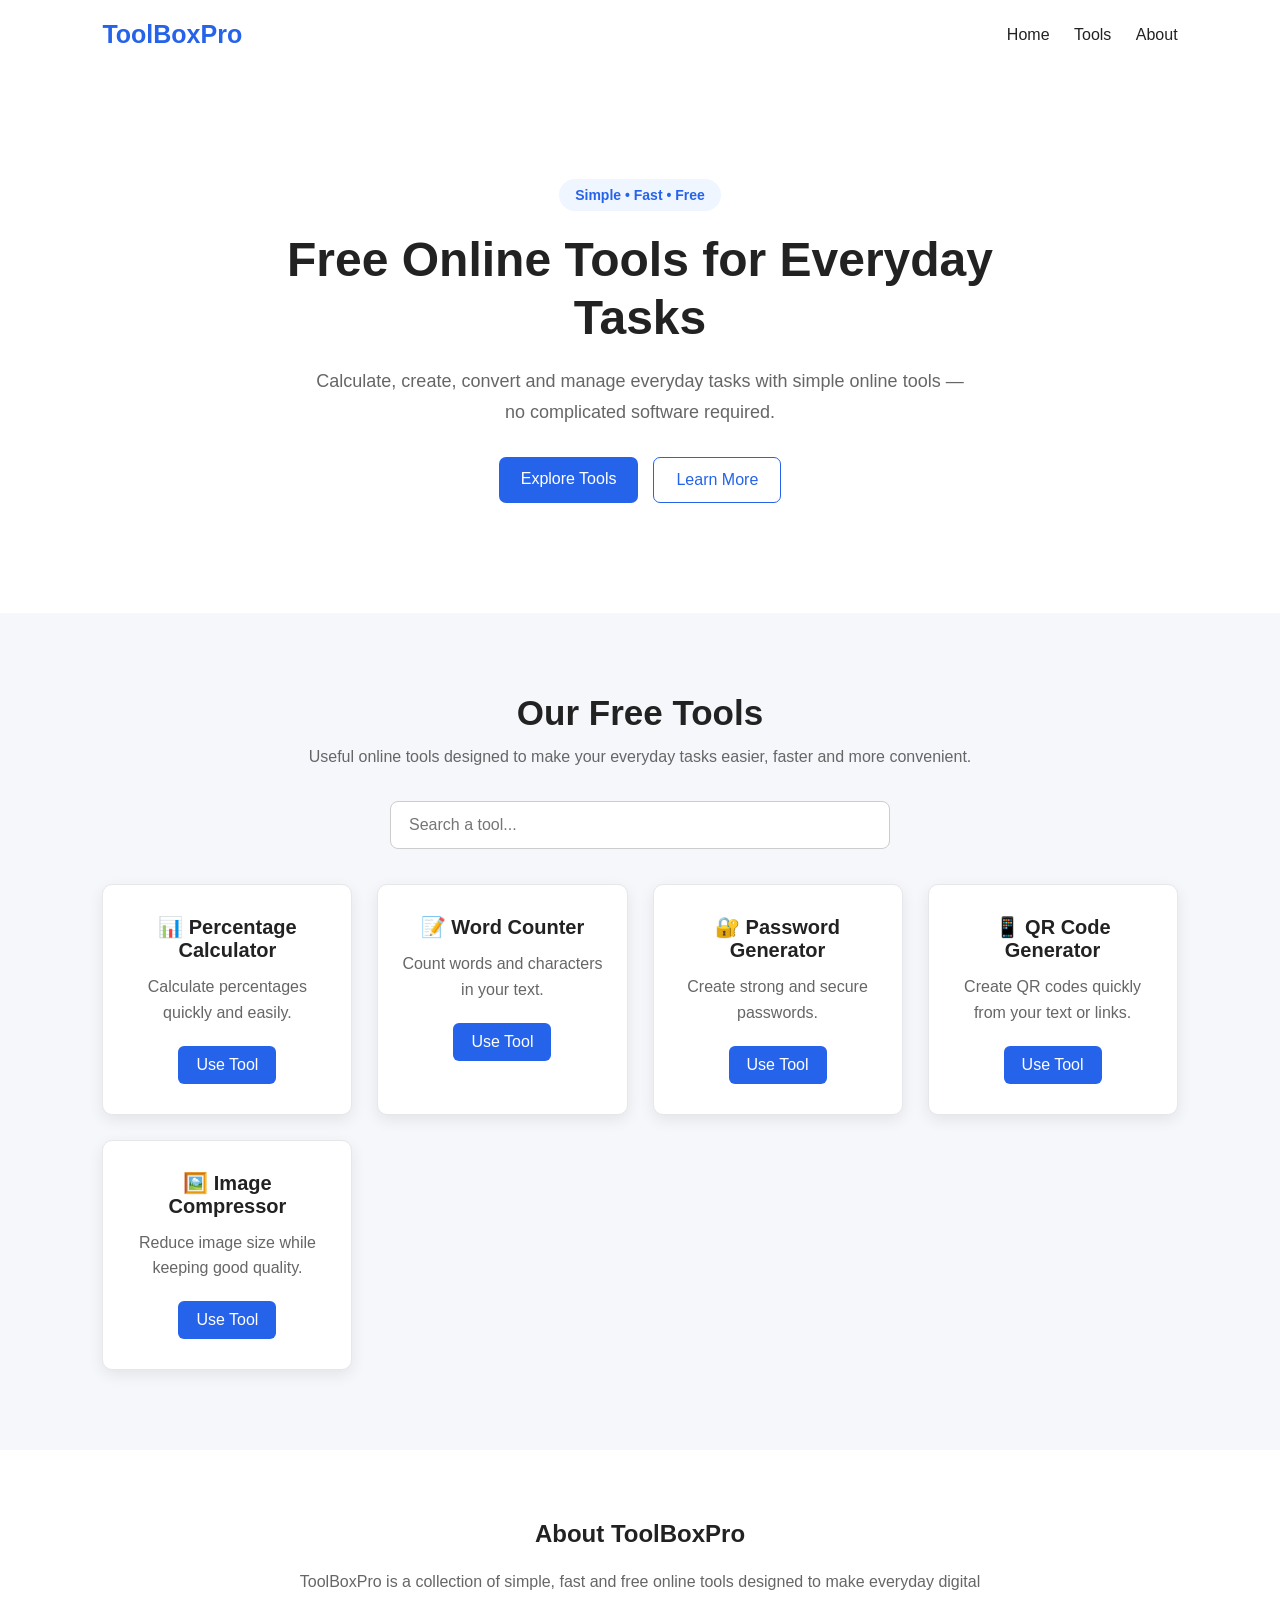
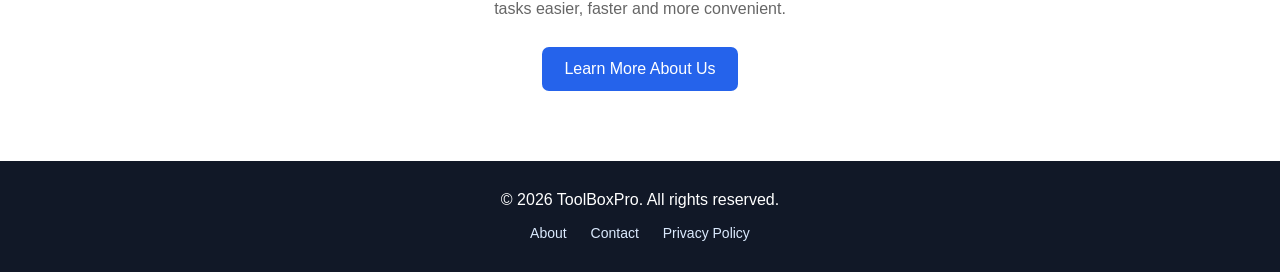
==== index.html @ 93ff9294 "Initial ToolBoxPro website" ====
<!DOCTYPE html>
<html lang="en">

<head>
    <meta charset="UTF-8">

    <meta name="viewport" content="width=device-width, initial-scale=1.0">

    <title>ToolBoxPro - Free Online Tools</title>

    <meta
        name="description"
        content="ToolBoxPro offers free online tools including percentage calculator, word counter, password generator, QR code generator and image compressor."
    >

    <meta
        name="keywords"
        content="free online tools, percentage calculator, word counter, password generator, QR code generator, image compressor"
    >

    <meta name="author" content="ToolBoxPro">

    <link rel="stylesheet" href="style.css">
</head>

<body>

    <!-- Header -->
    <header>

        <div class="logo">
            ToolBoxPro
        </div>

        <nav>
            <a href="#home">Home</a>
            <a href="#tools">Tools</a>
            <a href="#about">About</a>
        </nav>

    </header>


    <main>

        <!-- Hero Section -->
        <section id="home" class="hero">

            <div class="hero-content">

                <span class="hero-badge">
                    Simple • Fast • Free
                </span>

                <h1>
                    Free Online Tools for Everyday Tasks
                </h1>

                <p>
                    Calculate, create, convert and manage everyday tasks
                    with simple online tools — no complicated software required.
                </p>

                <div class="hero-buttons">

                    <a href="#tools" class="btn">
                        Explore Tools
                    </a>

                    <a href="pages/about.html" class="btn secondary-btn">
                        Learn More
                    </a>

                </div>

            </div>

        </section>


        <!-- Tools Section -->
        <section id="tools" class="tools-section">

            <h2>
                Our Free Tools
            </h2>

            <p class="tools-intro">
                Useful online tools designed to make your everyday tasks
                easier, faster and more convenient.
            </p>


            <!-- Tool Search -->
            <input
                type="text"
                id="toolSearch"
                placeholder="Search a tool..."
                class="tool-search"
            >


            <div class="tools-container">

                <!-- Percentage Calculator -->
                <div class="tool-card">

                    <h3>
                        📊 Percentage Calculator
                    </h3>

                    <p>
                        Calculate percentages quickly and easily.
                    </p>

                    <a
                        href="tools/percentage.html"
                        class="tool-btn"
                    >
                        Use Tool
                    </a>

                </div>


                <!-- Word Counter -->
                <div class="tool-card">

                    <h3>
                        📝 Word Counter
                    </h3>

                    <p>
                        Count words and characters in your text.
                    </p>

                    <a
                        href="tools/counter.html"
                        class="tool-btn"
                    >
                        Use Tool
                    </a>

                </div>


                <!-- Password Generator -->
                <div class="tool-card">

                    <h3>
                        🔐 Password Generator
                    </h3>

                    <p>
                        Create strong and secure passwords.
                    </p>

                    <a
                        href="tools/password.html"
                        class="tool-btn"
                    >
                        Use Tool
                    </a>

                </div>


                <!-- QR Code Generator -->
                <div class="tool-card">

                    <h3>
                        📱 QR Code Generator
                    </h3>

                    <p>
                        Create QR codes quickly from your text or links.
                    </p>

                    <a
                        href="tools/qr.html"
                        class="tool-btn"
                    >
                        Use Tool
                    </a>

                </div>


                <!-- Image Compressor -->
                <div class="tool-card">

                    <h3>
                        🖼️ Image Compressor
                    </h3>

                    <p>
                        Reduce image size while keeping good quality.
                    </p>

                    <a
                        href="tools/compressor.html"
                        class="tool-btn"
                    >
                        Use Tool
                    </a>

                </div>

            </div>

        </section>


        <!-- About Section -->
        <section id="about" class="about">

            <h2>
                About ToolBoxPro
            </h2>

            <p>
                ToolBoxPro is a collection of simple, fast and free online
                tools designed to make everyday digital tasks easier,
                faster and more convenient.
            </p>

            <a href="pages/about.html" class="btn">
                Learn More About Us
            </a>

        </section>

    </main>


    <!-- Footer -->
    <footer>

        <p>
            © 2026 ToolBoxPro. All rights reserved.
        </p>

        <div class="footer-links">

            <a href="pages/about.html">
                About
            </a>

            <a href="pages/contact.html">
                Contact
            </a>

            <a href="pages/privacy.html">
                Privacy Policy
            </a>

        </div>

    </footer>


    <script src="script.js"></script>

</body>

</html>
---- style.css ----
* {
    margin: 0;
    padding: 0;
    box-sizing: border-box;
}

body {
    font-family: Arial, sans-serif;
    background: #f5f7fb;
    color: #222;
}

/* Header */
header {
    background: white;
    padding: 20px 8%;
    display: flex;
    justify-content: space-between;
    align-items: center;
    box-shadow: 0 2px 10px rgba(0, 0, 0, 0.08);
}

.logo {
    font-size: 25px;
    font-weight: bold;
    color: #2563eb;
}

nav a {
    text-decoration: none;
    color: #222;
    margin-left: 20px;
    transition: color 0.2s ease;
}

nav a:hover {
    color: #2563eb;
}


/* Hero */
.hero {
    background: white;
    padding: 110px 20px;
    text-align: center;
}

.hero-content {
    max-width: 800px;
    margin: auto;
}

.hero-badge {
    display: inline-block;
    padding: 8px 16px;
    margin-bottom: 20px;
    background: #eff6ff;
    color: #2563eb;
    border-radius: 20px;
    font-size: 14px;
    font-weight: bold;
}

.hero h1 {
    font-size: 48px;
    line-height: 1.2;
    margin-bottom: 20px;
}

.hero p {
    max-width: 650px;
    margin: 0 auto 30px;
    font-size: 18px;
    line-height: 1.7;
    color: #666;
}

.hero-buttons {
    display: flex;
    justify-content: center;
    gap: 15px;
    flex-wrap: wrap;
}


/* Buttons */
.btn {
    display: inline-block;
    background: #2563eb;
    color: white;
    padding: 13px 22px;
    border-radius: 7px;
    text-decoration: none;
    transition: background 0.2s ease, transform 0.2s ease;
}

.btn:hover {
    background: #1d4ed8;
    transform: translateY(-2px);
}

.secondary-btn {
    background: transparent;
    color: #2563eb;
    border: 1px solid #2563eb;
}

.secondary-btn:hover {
    background: #2563eb;
    color: white;
}


/* Tools Section */
.tools-section {
    padding: 80px 8%;
    text-align: center;
}

.tools-section h2 {
    font-size: 35px;
    margin-bottom: 15px;
}

.tools-intro {
    color: #666;
    margin-bottom: 35px;
}


/* Search */
.tool-search {
    width: 80%;
    max-width: 500px;
    padding: 14px 18px;
    margin-bottom: 35px;
    border: 1px solid #ccc;
    border-radius: 8px;
    font-size: 16px;
    outline: none;
}

.tool-search:focus {
    border-color: #2563eb;
    box-shadow: 0 0 0 3px rgba(37, 99, 235, 0.1);
}


/* Tool Cards */
.tools-container {
    display: grid;
    grid-template-columns: repeat(auto-fit, minmax(220px, 1fr));
    gap: 25px;
}

.tool-card {
    background: white;
    padding: 30px 20px;
    border-radius: 10px;
    border: 1px solid #e5e7eb;
    box-shadow: 0 5px 15px rgba(0, 0, 0, 0.08);
    transition: transform 0.25s ease, box-shadow 0.25s ease;
}

.tool-card:hover {
    transform: translateY(-6px);
    box-shadow: 0 12px 25px rgba(37, 99, 235, 0.15);
}

.tool-card h3 {
    margin-bottom: 12px;
    font-size: 20px;
}

.tool-card p {
    line-height: 1.6;
    color: #666;
    margin-bottom: 20px;
}

.tool-btn {
    display: inline-block;
    background: #2563eb;
    color: white;
    padding: 10px 18px;
    border-radius: 6px;
    text-decoration: none;
    transition: background 0.2s ease, transform 0.2s ease;
}

.tool-btn:hover {
    background: #1d4ed8;
    transform: translateY(-2px);
}


/* About Section */
.about {
    background: white;
    padding: 70px 10%;
    text-align: center;
}

.about h2 {
    margin-bottom: 20px;
}

.about p {
    max-width: 700px;
    margin: 0 auto 25px;
    line-height: 1.7;
    color: #666;
}


/* Footer */
footer {
    background: #111827;
    color: white;
    text-align: center;
    padding: 30px;
}

.footer-links {
    margin-top: 15px;
}

.footer-links a {
    color: #dbeafe;
    text-decoration: none;
    margin: 0 10px;
    font-size: 14px;
}

.footer-links a:hover {
    color: #60a5fa;
    text-decoration: underline;
}


/* Info Pages */
.info-page {
    max-width: 900px;
    margin: 50px auto;
    padding: 60px 30px;
    background: white;
    border-radius: 12px;
    box-shadow: 0 5px 20px rgba(0, 0, 0, 0.08);
}

.info-page h1 {
    font-size: 40px;
    margin-bottom: 25px;
    text-align: center;
}

.info-page h2 {
    font-size: 28px;
    margin-top: 40px;
    margin-bottom: 20px;
}

.info-page h3 {
    margin-bottom: 8px;
}

.info-page p {
    line-height: 1.8;
    color: #555;
    margin-bottom: 20px;
}

.info-list {
    display: grid;
    grid-template-columns: repeat(auto-fit, minmax(220px, 1fr));
    gap: 20px;
    margin-bottom: 35px;
}

.info-list div {
    padding: 20px;
    background: #eff6ff;
    border-radius: 10px;
    border: 1px solid #dbeafe;
}

.info-list p {
    margin-bottom: 0;
    font-size: 14px;
}


/* Individual Tool Pages */
.tool-page {
    max-width: 800px;
    margin: 50px auto;
    padding: 60px 30px;
    text-align: center;
}

.tool-header {
    margin-bottom: 35px;
}

.tool-icon {
    display: inline-block;
    font-size: 45px;
    margin-bottom: 15px;
}

.tool-header h1 {
    font-size: 40px;
    margin-bottom: 15px;
}

.tool-header p {
    color: #666;
    font-size: 17px;
}


/* Calculator */
.calculator-box {
    max-width: 500px;
    margin: auto;
    padding: 35px;
    background: white;
    border-radius: 12px;
    box-shadow: 0 8px 25px rgba(0, 0, 0, 0.08);
    text-align: left;
}

.calculator-box label {
    display: block;
    margin-bottom: 8px;
    font-weight: bold;
}

.calculator-box input {
    width: 100%;
    padding: 13px;
    margin-bottom: 20px;
    border: 1px solid #ccc;
    border-radius: 7px;
    font-size: 16px;
}

.calculator-box input:focus {
    outline: none;
    border-color: #2563eb;
}

.calculator-box button {
    width: 100%;
    padding: 14px;
    border: none;
    border-radius: 7px;
    background: #2563eb;
    color: white;
    font-size: 16px;
    cursor: pointer;
}

.calculator-box button:hover {
    background: #1d4ed8;
}

.result {
    margin-top: 25px;
    padding: 18px;
    background: #eff6ff;
    border-radius: 8px;
    text-align: center;
    font-weight: bold;
    color: #1d4ed8;
}

.back-link {
    display: inline-block;
    margin-top: 30px;
    color: #2563eb;
    text-decoration: none;
    font-weight: bold;
}

.back-link:hover {
    text-decoration: underline;
}


/* Word Counter */
.counter-box {
    max-width: 700px;
    margin: auto;
    padding: 30px;
    background: white;
    border-radius: 12px;
    box-shadow: 0 8px 25px rgba(0, 0, 0, 0.08);
}

.counter-box textarea {
    width: 100%;
    min-height: 250px;
    padding: 18px;
    border: 1px solid #ccc;
    border-radius: 8px;
    resize: vertical;
    font-size: 16px;
    font-family: Arial, sans-serif;
}

.counter-box textarea:focus {
    outline: none;
    border-color: #2563eb;
}

.counter-results {
    display: grid;
    grid-template-columns: repeat(3, 1fr);
    gap: 15px;
    margin-top: 20px;
}

.counter-item {
    padding: 20px 10px;
    background: #eff6ff;
    border-radius: 8px;
    text-align: center;
}

.counter-item span {
    display: block;
    font-size: 28px;
    font-weight: bold;
    margin-bottom: 5px;
    color: #2563eb;
}

.counter-item small {
    color: #666;
}


/* Password Generator */
.password-box {
    max-width: 550px;
    margin: auto;
    padding: 35px;
    background: white;
    border-radius: 12px;
    box-shadow: 0 8px 25px rgba(0, 0, 0, 0.08);
    text-align: left;
}

.password-box > label {
    display: block;
    margin-bottom: 8px;
    font-weight: bold;
}

.password-box > input {
    width: 100%;
    padding: 13px;
    border: 1px solid #ccc;
    border-radius: 7px;
    font-size: 16px;
    margin-bottom: 20px;
}

.password-options {
    margin-bottom: 25px;
}

.password-options label {
    display: block;
    margin-bottom: 12px;
}

.password-options input {
    margin-right: 8px;
    accent-color: #2563eb;
}

.password-box > button {
    width: 100%;
    padding: 14px;
    border: none;
    border-radius: 7px;
    background: #2563eb;
    color: white;
    font-size: 16px;
    cursor: pointer;
}

.password-box > button:hover {
    background: #1d4ed8;
}

.password-result {
    margin-top: 25px;
}

.password-result input {
    width: 100%;
    padding: 14px;
    border: 1px solid #ccc;
    border-radius: 7px;
    font-size: 16px;
    margin-bottom: 12px;
}

.copy-btn {
    width: 100%;
    padding: 12px;
    border: 1px solid #2563eb;
    border-radius: 7px;
    background: white;
    color: #2563eb;
    cursor: pointer;
    font-size: 15px;
}

.copy-btn:hover {
    background: #2563eb;
    color: white;
}


/* QR Code Generator */
.qr-box {
    max-width: 550px;
    margin: auto;
    padding: 35px;
    background: white;
    border-radius: 12px;
    box-shadow: 0 8px 25px rgba(0, 0, 0, 0.08);
    text-align: left;
}

.qr-box label {
    display: block;
    margin-bottom: 8px;
    font-weight: bold;
}

.qr-box input {
    width: 100%;
    padding: 14px;
    margin-bottom: 20px;
    border: 1px solid #ccc;
    border-radius: 7px;
    font-size: 16px;
}

.qr-box input:focus {
    outline: none;
    border-color: #2563eb;
}

.qr-box > button {
    width: 100%;
    padding: 14px;
    border: none;
    border-radius: 7px;
    background: #2563eb;
    color: white;
    font-size: 16px;
    cursor: pointer;
}

.qr-box > button:hover {
    background: #1d4ed8;
}

.qr-result {
    min-height: 220px;
    margin-top: 30px;
    display: flex;
    justify-content: center;
    align-items: center;
}

.qr-result img {
    max-width: 220px;
}


/* Image Compressor */
.compressor-box {
    max-width: 600px;
    margin: auto;
    padding: 35px;
    background: white;
    border-radius: 12px;
    box-shadow: 0 8px 25px rgba(0, 0, 0, 0.08);
    text-align: left;
}

.compressor-box > label {
    display: block;
    margin-bottom: 10px;
    font-weight: bold;
}

.compressor-box input[type="file"] {
    width: 100%;
    padding: 12px;
    margin-bottom: 25px;
    border: 1px solid #ccc;
    border-radius: 7px;
}

.quality-row {
    display: flex;
    align-items: center;
    gap: 15px;
    margin-bottom: 25px;
}

.quality-row input[type="range"] {
    flex: 1;
    accent-color: #2563eb;
}

#qualityValue {
    min-width: 45px;
    font-weight: bold;
    color: #2563eb;
}

.compressor-box > button {
    width: 100%;
    padding: 14px;
    border: none;
    border-radius: 7px;
    background: #2563eb;
    color: white;
    font-size: 16px;
    cursor: pointer;
}

.compressor-box > button:hover {
    background: #1d4ed8;
}

.compress-result {
    margin-top: 25px;
}

.compression-result {
    padding: 20px;
    background: #eff6ff;
    border-radius: 8px;
}

.compression-result p {
    margin-bottom: 10px;
}

.download-btn {
    display: inline-block;
    margin-top: 15px;
    padding: 12px 18px;
    background: #2563eb;
    color: white;
    text-decoration: none;
    border-radius: 7px;
}

.download-btn:hover {
    background: #1d4ed8;
}


/* Mobile */
@media (max-width: 600px) {

    header {
        padding: 15px 5%;
        flex-direction: column;
        gap: 15px;
    }

    nav a {
        margin: 0 8px;
        font-size: 14px;
    }

    .hero {
        padding: 70px 20px;
    }

    .hero h1 {
        font-size: 34px;
    }

    .hero p {
        font-size: 16px;
    }

    .hero-buttons {
        flex-direction: column;
        align-items: center;
    }

    .hero-buttons .btn {
        width: 200px;
    }

    .tools-section {
        padding: 50px 5%;
    }

    .tools-section h2,
    .about h2 {
        font-size: 27px;
    }

    .tool-card {
        padding: 25px 15px;
    }

    .about {
        padding: 50px 8%;
    }

    .info-page {
        margin: 30px 5%;
        padding: 40px 20px;
    }

    .info-page h1 {
        font-size: 30px;
    }

    .info-page h2 {
        font-size: 24px;
    }

    .tool-page {
        padding: 40px 20px;
        margin: 20px auto;
    }

    .tool-header h1 {
        font-size: 30px;
    }

    .calculator-box {
        padding: 25px 20px;
    }

    .counter-results {
        grid-template-columns: 1fr;
    }

    .counter-box {
        padding: 20px;
    }

    .password-box {
        padding: 25px 20px;
    }

    .compressor-box {
        padding: 25px 20px;
    }
}
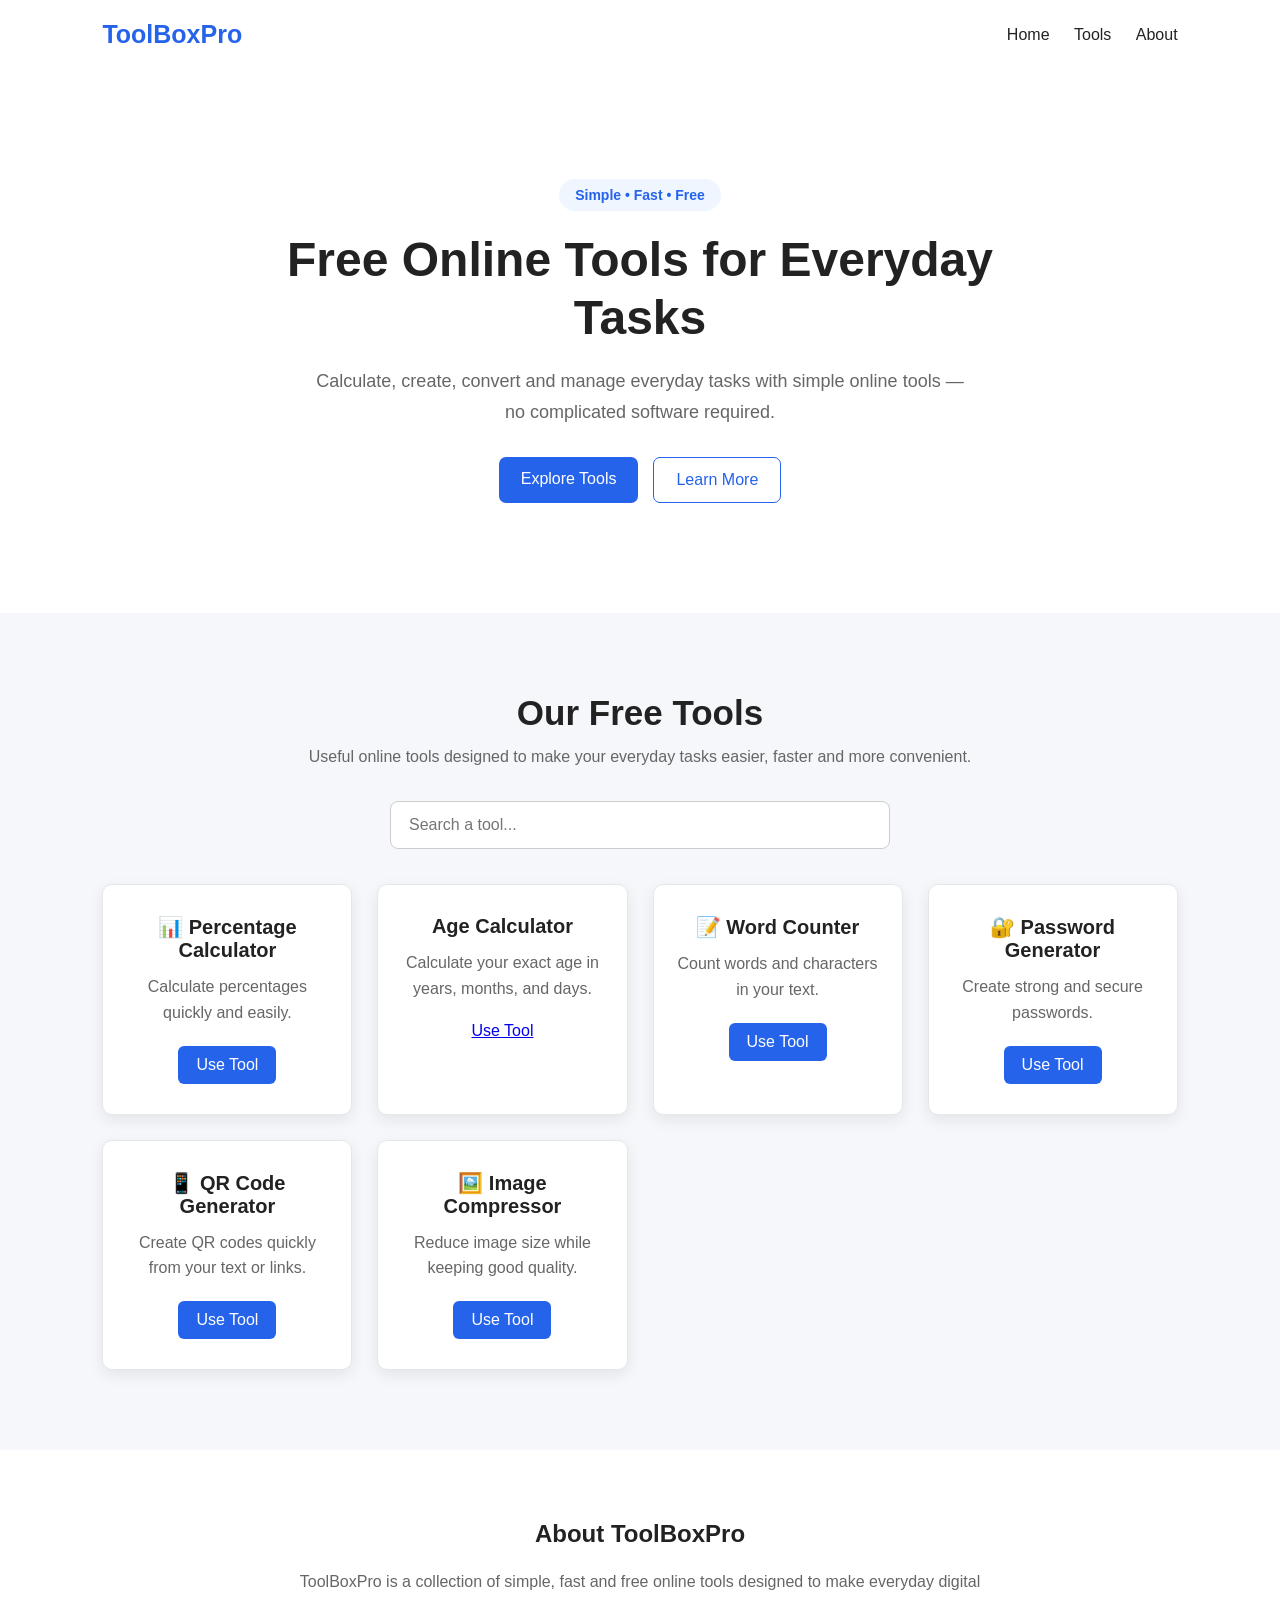
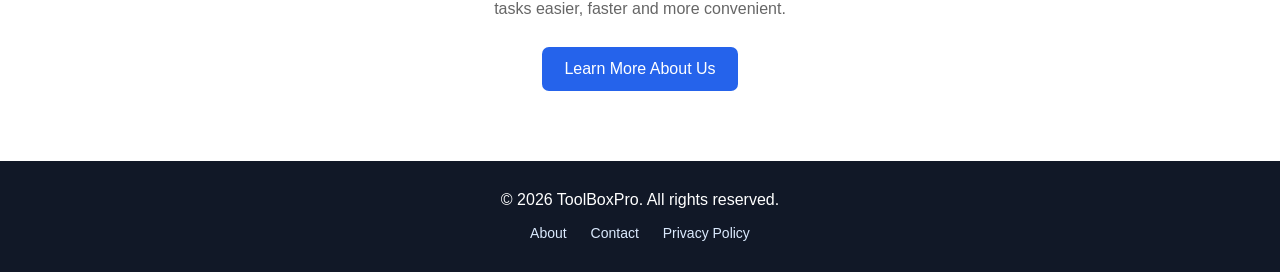
==== commit 452d0618: "Add age calculator" ====
--- a/index.html
+++ b/index.html
@@ -121,7 +121,11 @@
                     </a>
 
                 </div>
-
+<div class="tool-card">
+    <h3>Age Calculator</h3>
+    <p>Calculate your exact age in years, months, and days.</p>
+    <a href="tools/age.html">Use Tool</a>
+</div>
 
                 <!-- Word Counter -->
                 <div class="tool-card">
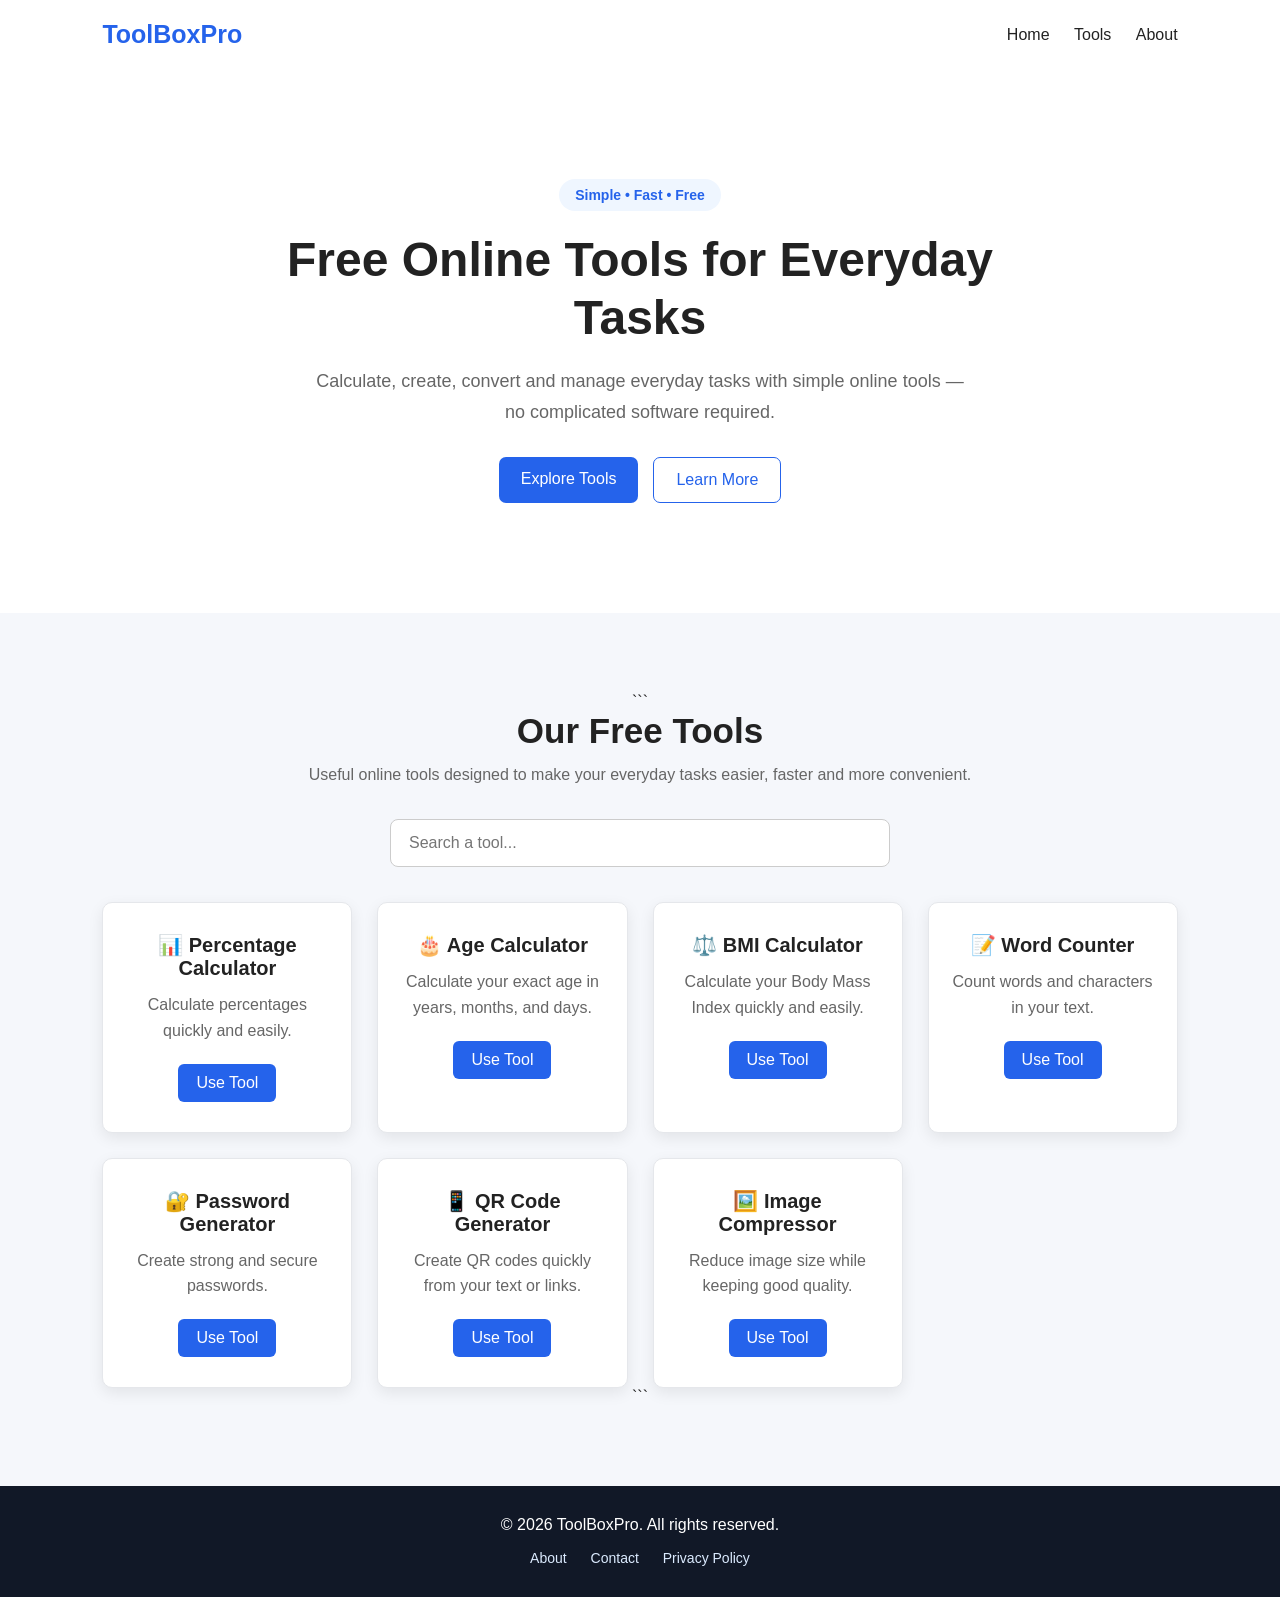
==== commit bc8728bb: "Add BMI Calculator" ====
--- a/index.html
+++ b/index.html
@@ -79,160 +79,177 @@
 
 
         <!-- Tools Section -->
-        <section id="tools" class="tools-section">
-
-            <h2>
-                Our Free Tools
-            </h2>
-
-            <p class="tools-intro">
-                Useful online tools designed to make your everyday tasks
-                easier, faster and more convenient.
-            </p>
-
-
-            <!-- Tool Search -->
-            <input
-                type="text"
-                id="toolSearch"
-                placeholder="Search a tool..."
-                class="tool-search"
-            >
-
-
-            <div class="tools-container">
-
-                <!-- Percentage Calculator -->
-                <div class="tool-card">
-
-                    <h3>
-                        📊 Percentage Calculator
-                    </h3>
-
-                    <p>
-                        Calculate percentages quickly and easily.
-                    </p>
-
-                    <a
-                        href="tools/percentage.html"
-                        class="tool-btn"
-                    >
-                        Use Tool
-                    </a>
-
-                </div>
-<div class="tool-card">
-    <h3>Age Calculator</h3>
-    <p>Calculate your exact age in years, months, and days.</p>
-    <a href="tools/age.html">Use Tool</a>
+
+<section id="tools" class="tools-section">
+
+```
+<h2>
+    Our Free Tools
+</h2>
+
+<p class="tools-intro">
+    Useful online tools designed to make your everyday tasks
+    easier, faster and more convenient.
+</p>
+
+<!-- Tool Search -->
+<input
+    type="text"
+    id="toolSearch"
+    placeholder="Search a tool..."
+    class="tool-search"
+>
+
+<div class="tools-container">
+
+    <!-- Percentage Calculator -->
+    <div class="tool-card">
+
+        <h3>
+            📊 Percentage Calculator
+        </h3>
+
+        <p>
+            Calculate percentages quickly and easily.
+        </p>
+
+        <a
+            href="tools/percentage.html"
+            class="tool-btn"
+        >
+            Use Tool
+        </a>
+
+    </div>
+
+
+    <!-- Age Calculator -->
+    <div class="tool-card">
+
+        <h3>
+            🎂 Age Calculator
+        </h3>
+
+        <p>
+            Calculate your exact age in years, months, and days.
+        </p>
+
+        <a
+            href="tools/age.html"
+            class="tool-btn"
+        >
+            Use Tool
+        </a>
+
+    </div>
+
+
+    <!-- BMI Calculator -->
+    <div class="tool-card">
+
+        <h3>
+            ⚖️ BMI Calculator
+        </h3>
+
+        <p>
+            Calculate your Body Mass Index quickly and easily.
+        </p>
+
+        <a href="tools/bmi.html" class="tool-btn">
+    Use Tool
+</a>
+
+    </div>
+
+
+    <!-- Word Counter -->
+    <div class="tool-card">
+
+        <h3>
+            📝 Word Counter
+        </h3>
+
+        <p>
+            Count words and characters in your text.
+        </p>
+
+        <a
+            href="tools/counter.html"
+            class="tool-btn"
+        >
+            Use Tool
+        </a>
+
+    </div>
+
+
+    <!-- Password Generator -->
+    <div class="tool-card">
+
+        <h3>
+            🔐 Password Generator
+        </h3>
+
+        <p>
+            Create strong and secure passwords.
+        </p>
+
+        <a
+            href="tools/password.html"
+            class="tool-btn"
+        >
+            Use Tool
+        </a>
+
+    </div>
+
+
+    <!-- QR Code Generator -->
+    <div class="tool-card">
+
+        <h3>
+            📱 QR Code Generator
+        </h3>
+
+        <p>
+            Create QR codes quickly from your text or links.
+        </p>
+
+        <a
+            href="tools/qr.html"
+            class="tool-btn"
+        >
+            Use Tool
+        </a>
+
+    </div>
+
+
+    <!-- Image Compressor -->
+    <div class="tool-card">
+
+        <h3>
+            🖼️ Image Compressor
+        </h3>
+
+        <p>
+            Reduce image size while keeping good quality.
+        </p>
+
+        <a
+            href="tools/compressor.html"
+            class="tool-btn"
+        >
+            Use Tool
+
+        </a>
+
+    </div>
+
 </div>
-
-                <!-- Word Counter -->
-                <div class="tool-card">
-
-                    <h3>
-                        📝 Word Counter
-                    </h3>
-
-                    <p>
-                        Count words and characters in your text.
-                    </p>
-
-                    <a
-                        href="tools/counter.html"
-                        class="tool-btn"
-                    >
-                        Use Tool
-                    </a>
-
-                </div>
-
-
-                <!-- Password Generator -->
-                <div class="tool-card">
-
-                    <h3>
-                        🔐 Password Generator
-                    </h3>
-
-                    <p>
-                        Create strong and secure passwords.
-                    </p>
-
-                    <a
-                        href="tools/password.html"
-                        class="tool-btn"
-                    >
-                        Use Tool
-                    </a>
-
-                </div>
-
-
-                <!-- QR Code Generator -->
-                <div class="tool-card">
-
-                    <h3>
-                        📱 QR Code Generator
-                    </h3>
-
-                    <p>
-                        Create QR codes quickly from your text or links.
-                    </p>
-
-                    <a
-                        href="tools/qr.html"
-                        class="tool-btn"
-                    >
-                        Use Tool
-                    </a>
-
-                </div>
-
-
-                <!-- Image Compressor -->
-                <div class="tool-card">
-
-                    <h3>
-                        🖼️ Image Compressor
-                    </h3>
-
-                    <p>
-                        Reduce image size while keeping good quality.
-                    </p>
-
-                    <a
-                        href="tools/compressor.html"
-                        class="tool-btn"
-                    >
-                        Use Tool
-                    </a>
-
-                </div>
-
-            </div>
-
-        </section>
-
-
-        <!-- About Section -->
-        <section id="about" class="about">
-
-            <h2>
-                About ToolBoxPro
-            </h2>
-
-            <p>
-                ToolBoxPro is a collection of simple, fast and free online
-                tools designed to make everyday digital tasks easier,
-                faster and more convenient.
-            </p>
-
-            <a href="pages/about.html" class="btn">
-                Learn More About Us
-            </a>
-
-        </section>
+```
+
+</section>
 
     </main>
 
--- a/style.css
+++ b/style.css
@@ -765,4 +765,325 @@
     .compressor-box {
         padding: 25px 20px;
     }
+}
+/* =========================
+   BMI CALCULATOR
+========================= */
+
+.tool-page {
+    max-width: 900px;
+    margin: 50px auto;
+    padding: 20px;
+}
+
+.tool-container {
+    background: #ffffff;
+    padding: 35px;
+    border-radius: 16px;
+    box-shadow: 0 8px 25px rgba(0, 0, 0, 0.08);
+    text-align: center;
+}
+
+.tool-container h2 {
+    margin-bottom: 10px;
+}
+
+.tool-intro {
+    color: #666;
+    margin-bottom: 30px;
+}
+
+.input-group {
+    text-align: left;
+    margin-bottom: 20px;
+}
+
+.input-group label {
+    display: block;
+    font-weight: 600;
+    margin-bottom: 8px;
+}
+
+.input-group input {
+    width: 100%;
+    padding: 13px;
+    border: 1px solid #ddd;
+    border-radius: 8px;
+    font-size: 16px;
+    box-sizing: border-box;
+}
+
+.input-group input:focus {
+    outline: none;
+    border-color: #2563eb;
+}
+
+.tool-container button {
+    width: 100%;
+    padding: 14px;
+    border: none;
+    border-radius: 8px;
+    background: #2563eb;
+    color: white;
+    font-size: 16px;
+    font-weight: 600;
+    cursor: pointer;
+}
+
+.tool-container button:hover {
+    background: #1d4ed8;
+}
+
+.result-box {
+    margin-top: 25px;
+    padding: 20px;
+    border-radius: 12px;
+    background: #f3f7ff;
+    min-height: 30px;
+}
+
+.bmi-number {
+    font-size: 42px;
+    font-weight: 700;
+    margin: 10px 0;
+}
+
+.bmi-info {
+    background: #ffffff;
+    margin-top: 25px;
+    padding: 30px;
+    border-radius: 16px;
+    box-shadow: 0 8px 25px rgba(0, 0, 0, 0.06);
+}
+
+.bmi-info h3 {
+    text-align: center;
+    margin-bottom: 20px;
+}
+
+.bmi-table > div {
+    display: grid;
+    grid-template-columns: 1fr 1fr;
+    padding: 12px;
+    border-bottom: 1px solid #eee;
+}
+
+.bmi-table > div:first-child {
+    font-weight: 700;
+}
+
+.disclaimer {
+    margin-top: 20px;
+    font-size: 13px;
+    color: #777;
+    text-align: center;
+}
+
+
+/* Mobile */
+@media (max-width: 600px) {
+
+    .tool-page {
+        margin: 25px auto;
+        padding: 15px;
+    }
+
+    .tool-container,
+    .bmi-info {
+        padding: 22px;
+    }
+
+    .tool-container h2 {
+        font-size: 25px;
+    }
+
+    .bmi-number {
+        font-size: 36px;
+    }
+}
+/* =========================
+   PROFESSIONAL BMI CALCULATOR
+========================= */
+
+.unit-selector {
+    display: flex;
+    gap: 10px;
+    margin: 25px 0;
+}
+
+.unit-btn {
+    flex: 1;
+    padding: 12px;
+    border: 1px solid #ddd;
+    border-radius: 8px;
+    background: #f8f8f8;
+    color: #333;
+    font-size: 15px;
+    font-weight: 600;
+    cursor: pointer;
+}
+
+.unit-btn:hover {
+    border-color: #2563eb;
+}
+
+.unit-btn.active {
+    background: #2563eb;
+    color: white;
+    border-color: #2563eb;
+}
+
+
+/* BMI Buttons */
+
+.bmi-buttons {
+    display: flex;
+    gap: 12px;
+    margin-top: 10px;
+}
+
+.bmi-buttons button {
+    flex: 1;
+}
+
+
+/* Reset Button */
+
+.bmi-buttons .reset-btn {
+    background: #f1f1f1;
+    color: #333;
+    border: 1px solid #ddd;
+}
+
+.bmi-buttons .reset-btn:hover {
+    background: #e5e5e5;
+}
+
+
+/* BMI Result */
+
+.result-box {
+    margin-top: 28px;
+    padding: 25px;
+    border-radius: 14px;
+    background: #f5f8ff;
+    border: 1px solid #e2e8ff;
+    text-align: center;
+    min-height: 35px;
+}
+
+.result-box h3 {
+    margin: 0;
+    font-size: 18px;
+}
+
+.bmi-number {
+    font-size: 48px;
+    font-weight: 700;
+    margin: 8px 0;
+}
+
+.bmi-category {
+    font-size: 20px;
+    font-weight: 700;
+    margin: 5px 0 10px;
+}
+
+.result-box p {
+    margin: 5px 0;
+}
+
+
+/* Error */
+
+.error-message {
+    font-weight: 600;
+}
+
+
+/* BMI Information */
+
+.bmi-info {
+    margin-top: 30px;
+}
+
+.bmi-info h2 {
+    text-align: center;
+    margin-bottom: 22px;
+}
+
+.bmi-table {
+    overflow: hidden;
+    border-radius: 10px;
+    border: 1px solid #eee;
+}
+
+.bmi-table > div {
+    display: grid;
+    grid-template-columns: 1fr 1fr;
+    padding: 14px 16px;
+    border-bottom: 1px solid #eee;
+}
+
+.bmi-table > div:last-child {
+    border-bottom: none;
+}
+
+.bmi-table > div:first-child {
+    background: #f5f7fb;
+}
+
+
+/* Mobile */
+
+@media (max-width: 600px) {
+
+    .unit-selector {
+        flex-direction: column;
+    }
+
+    .bmi-buttons {
+        flex-direction: column;
+    }
+
+    .bmi-number {
+        font-size: 40px;
+    }
+
+}
+/* =========================
+   BMI FAQ
+========================= */
+
+.bmi-faq {
+    margin-top: 30px;
+    padding: 30px;
+    background: #ffffff;
+    border-radius: 16px;
+    box-shadow: 0 8px 25px rgba(0, 0, 0, 0.06);
+}
+
+.bmi-faq h2 {
+    text-align: center;
+    margin-bottom: 25px;
+}
+
+.faq-item {
+    padding: 18px 0;
+    border-bottom: 1px solid #eee;
+}
+
+.faq-item:last-child {
+    border-bottom: none;
+}
+
+.faq-item h3 {
+    margin-bottom: 8px;
+    font-size: 17px;
+}
+
+.faq-item p {
+    margin: 0;
+    color: #666;
+    line-height: 1.6;
 }
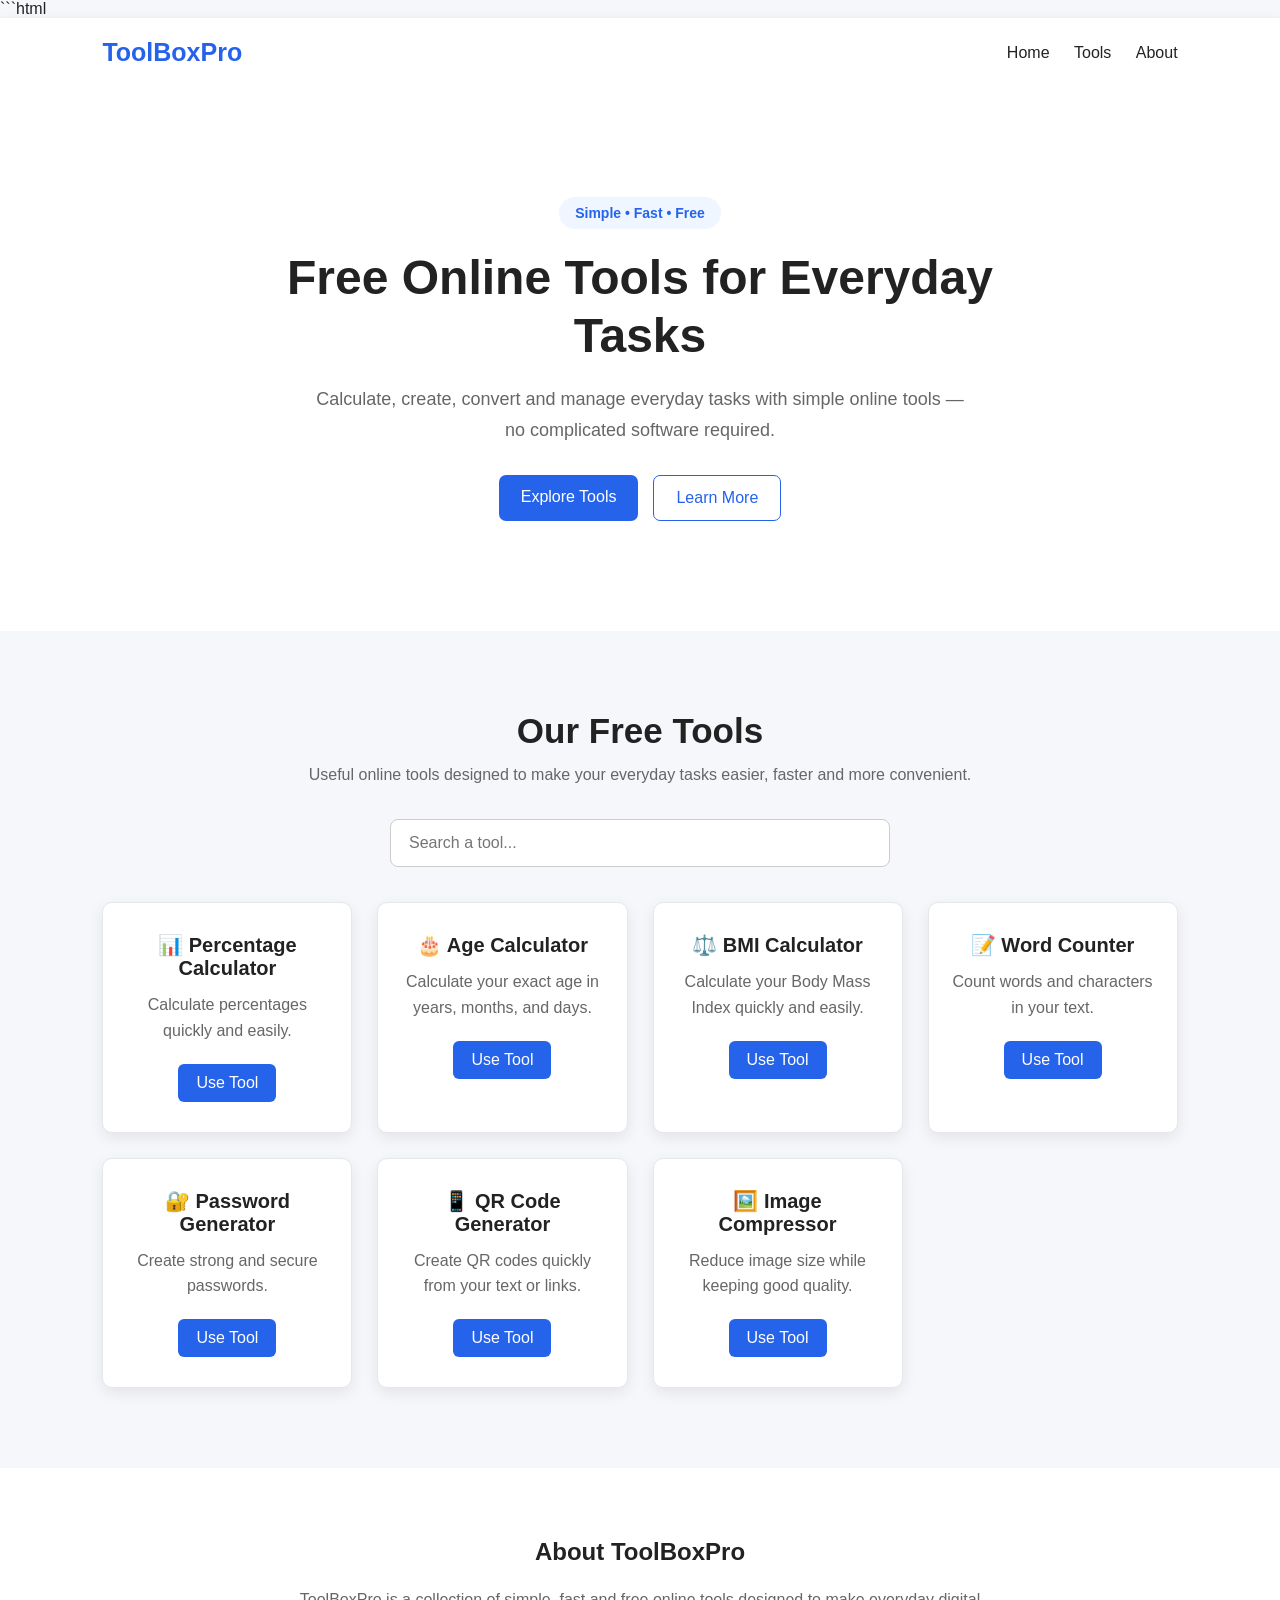
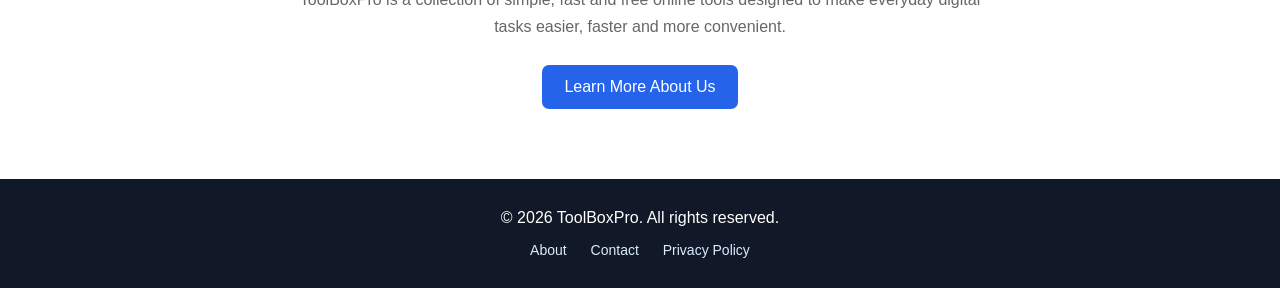
==== commit d66f7bcf: "Improve homepage SEO" ====
--- a/index.html
+++ b/index.html
@@ -1,27 +1,69 @@
+```html
 <!DOCTYPE html>
 <html lang="en">
 
 <head>
+
     <meta charset="UTF-8">
 
     <meta name="viewport" content="width=device-width, initial-scale=1.0">
 
-    <title>ToolBoxPro - Free Online Tools</title>
-
+    <!-- SEO Title -->
+    <title>ToolBoxPro - Free Online Calculators & Useful Tools</title>
+
+    <!-- SEO Description -->
     <meta
         name="description"
-        content="ToolBoxPro offers free online tools including percentage calculator, word counter, password generator, QR code generator and image compressor."
-    >
-
+        content="ToolBoxPro provides free online calculators and useful tools including percentage, age, BMI, word counter, password generator, QR code generator and image compressor."
+    >
+
+    <!-- SEO Keywords -->
     <meta
         name="keywords"
-        content="free online tools, percentage calculator, word counter, password generator, QR code generator, image compressor"
+        content="free online tools, online calculators, percentage calculator, age calculator, BMI calculator, word counter, password generator, QR code generator, image compressor"
     >
 
     <meta name="author" content="ToolBoxPro">
 
+    <!-- Canonical URL -->
+    <link
+        rel="canonical"
+        href="https://zainab-faisal614.github.io/ToolBoxPro/"
+    >
+
+    <!-- Favicon -->
+    <link
+        rel="icon"
+        type="image/svg+xml"
+        href="favicon.svg"
+    >
+
+    <!-- Open Graph -->
+    <meta
+        property="og:title"
+        content="ToolBoxPro - Free Online Tools"
+    >
+
+    <meta
+        property="og:description"
+        content="Free and easy-to-use online calculators and digital tools for everyday tasks."
+    >
+
+    <meta
+        property="og:url"
+        content="https://zainab-faisal614.github.io/ToolBoxPro/"
+    >
+
+    <meta
+        property="og:type"
+        content="website"
+    >
+
+    <!-- Stylesheet -->
     <link rel="stylesheet" href="style.css">
+
 </head>
+
 
 <body>
 
@@ -67,7 +109,10 @@
                         Explore Tools
                     </a>
 
-                    <a href="pages/about.html" class="btn secondary-btn">
+                    <a
+                        href="pages/about.html"
+                        class="btn secondary-btn"
+                    >
                         Learn More
                     </a>
 
@@ -79,177 +124,203 @@
 
 
         <!-- Tools Section -->
-
-<section id="tools" class="tools-section">
-
-```
-<h2>
-    Our Free Tools
-</h2>
-
-<p class="tools-intro">
-    Useful online tools designed to make your everyday tasks
-    easier, faster and more convenient.
-</p>
-
-<!-- Tool Search -->
-<input
-    type="text"
-    id="toolSearch"
-    placeholder="Search a tool..."
-    class="tool-search"
->
-
-<div class="tools-container">
-
-    <!-- Percentage Calculator -->
-    <div class="tool-card">
-
-        <h3>
-            📊 Percentage Calculator
-        </h3>
-
-        <p>
-            Calculate percentages quickly and easily.
-        </p>
-
-        <a
-            href="tools/percentage.html"
-            class="tool-btn"
-        >
-            Use Tool
-        </a>
-
-    </div>
-
-
-    <!-- Age Calculator -->
-    <div class="tool-card">
-
-        <h3>
-            🎂 Age Calculator
-        </h3>
-
-        <p>
-            Calculate your exact age in years, months, and days.
-        </p>
-
-        <a
-            href="tools/age.html"
-            class="tool-btn"
-        >
-            Use Tool
-        </a>
-
-    </div>
-
-
-    <!-- BMI Calculator -->
-    <div class="tool-card">
-
-        <h3>
-            ⚖️ BMI Calculator
-        </h3>
-
-        <p>
-            Calculate your Body Mass Index quickly and easily.
-        </p>
-
-        <a href="tools/bmi.html" class="tool-btn">
-    Use Tool
-</a>
-
-    </div>
-
-
-    <!-- Word Counter -->
-    <div class="tool-card">
-
-        <h3>
-            📝 Word Counter
-        </h3>
-
-        <p>
-            Count words and characters in your text.
-        </p>
-
-        <a
-            href="tools/counter.html"
-            class="tool-btn"
-        >
-            Use Tool
-        </a>
-
-    </div>
-
-
-    <!-- Password Generator -->
-    <div class="tool-card">
-
-        <h3>
-            🔐 Password Generator
-        </h3>
-
-        <p>
-            Create strong and secure passwords.
-        </p>
-
-        <a
-            href="tools/password.html"
-            class="tool-btn"
-        >
-            Use Tool
-        </a>
-
-    </div>
-
-
-    <!-- QR Code Generator -->
-    <div class="tool-card">
-
-        <h3>
-            📱 QR Code Generator
-        </h3>
-
-        <p>
-            Create QR codes quickly from your text or links.
-        </p>
-
-        <a
-            href="tools/qr.html"
-            class="tool-btn"
-        >
-            Use Tool
-        </a>
-
-    </div>
-
-
-    <!-- Image Compressor -->
-    <div class="tool-card">
-
-        <h3>
-            🖼️ Image Compressor
-        </h3>
-
-        <p>
-            Reduce image size while keeping good quality.
-        </p>
-
-        <a
-            href="tools/compressor.html"
-            class="tool-btn"
-        >
-            Use Tool
-
-        </a>
-
-    </div>
-
-</div>
-```
-
-</section>
+        <section id="tools" class="tools-section">
+
+            <h2>
+                Our Free Tools
+            </h2>
+
+            <p class="tools-intro">
+                Useful online tools designed to make your everyday tasks
+                easier, faster and more convenient.
+            </p>
+
+
+            <!-- Tool Search -->
+            <input
+                type="text"
+                id="toolSearch"
+                placeholder="Search a tool..."
+                class="tool-search"
+            >
+
+
+            <div class="tools-container">
+
+
+                <!-- Percentage Calculator -->
+                <div class="tool-card">
+
+                    <h3>
+                        📊 Percentage Calculator
+                    </h3>
+
+                    <p>
+                        Calculate percentages quickly and easily.
+                    </p>
+
+                    <a
+                        href="tools/percentage.html"
+                        class="tool-btn"
+                    >
+                        Use Tool
+                    </a>
+
+                </div>
+
+
+                <!-- Age Calculator -->
+                <div class="tool-card">
+
+                    <h3>
+                        🎂 Age Calculator
+                    </h3>
+
+                    <p>
+                        Calculate your exact age in years, months, and days.
+                    </p>
+
+                    <a
+                        href="tools/age.html"
+                        class="tool-btn"
+                    >
+                        Use Tool
+                    </a>
+
+                </div>
+
+
+                <!-- BMI Calculator -->
+                <div class="tool-card">
+
+                    <h3>
+                        ⚖️ BMI Calculator
+                    </h3>
+
+                    <p>
+                        Calculate your Body Mass Index quickly and easily.
+                    </p>
+
+                    <a
+                        href="tools/bmi-calculator.html"
+                        class="tool-btn"
+                    >
+                        Use Tool
+                    </a>
+
+                </div>
+
+
+                <!-- Word Counter -->
+                <div class="tool-card">
+
+                    <h3>
+                        📝 Word Counter
+                    </h3>
+
+                    <p>
+                        Count words and characters in your text.
+                    </p>
+
+                    <a
+                        href="tools/counter.html"
+                        class="tool-btn"
+                    >
+                        Use Tool
+                    </a>
+
+                </div>
+
+
+                <!-- Password Generator -->
+                <div class="tool-card">
+
+                    <h3>
+                        🔐 Password Generator
+                    </h3>
+
+                    <p>
+                        Create strong and secure passwords.
+                    </p>
+
+                    <a
+                        href="tools/password.html"
+                        class="tool-btn"
+                    >
+                        Use Tool
+                    </a>
+
+                </div>
+
+
+                <!-- QR Code Generator -->
+                <div class="tool-card">
+
+                    <h3>
+                        📱 QR Code Generator
+                    </h3>
+
+                    <p>
+                        Create QR codes quickly from your text or links.
+                    </p>
+
+                    <a
+                        href="tools/qr.html"
+                        class="tool-btn"
+                    >
+                        Use Tool
+                    </a>
+
+                </div>
+
+
+                <!-- Image Compressor -->
+                <div class="tool-card">
+
+                    <h3>
+                        🖼️ Image Compressor
+                    </h3>
+
+                    <p>
+                        Reduce image size while keeping good quality.
+                    </p>
+
+                    <a
+                        href="tools/compressor.html"
+                        class="tool-btn"
+                    >
+                        Use Tool
+                    </a>
+
+                </div>
+
+
+            </div>
+
+        </section>
+
+
+        <!-- About Section -->
+        <section id="about" class="about">
+
+            <h2>
+                About ToolBoxPro
+            </h2>
+
+            <p>
+                ToolBoxPro is a collection of simple, fast and free online
+                tools designed to make everyday digital tasks easier,
+                faster and more convenient.
+            </p>
+
+            <a
+                href="pages/about.html"
+                class="btn"
+            >
+                Learn More About Us
+            </a>
+
+        </section>
 
     </main>
 
@@ -284,4 +355,4 @@
 
 </body>
 
-</html>+</html>
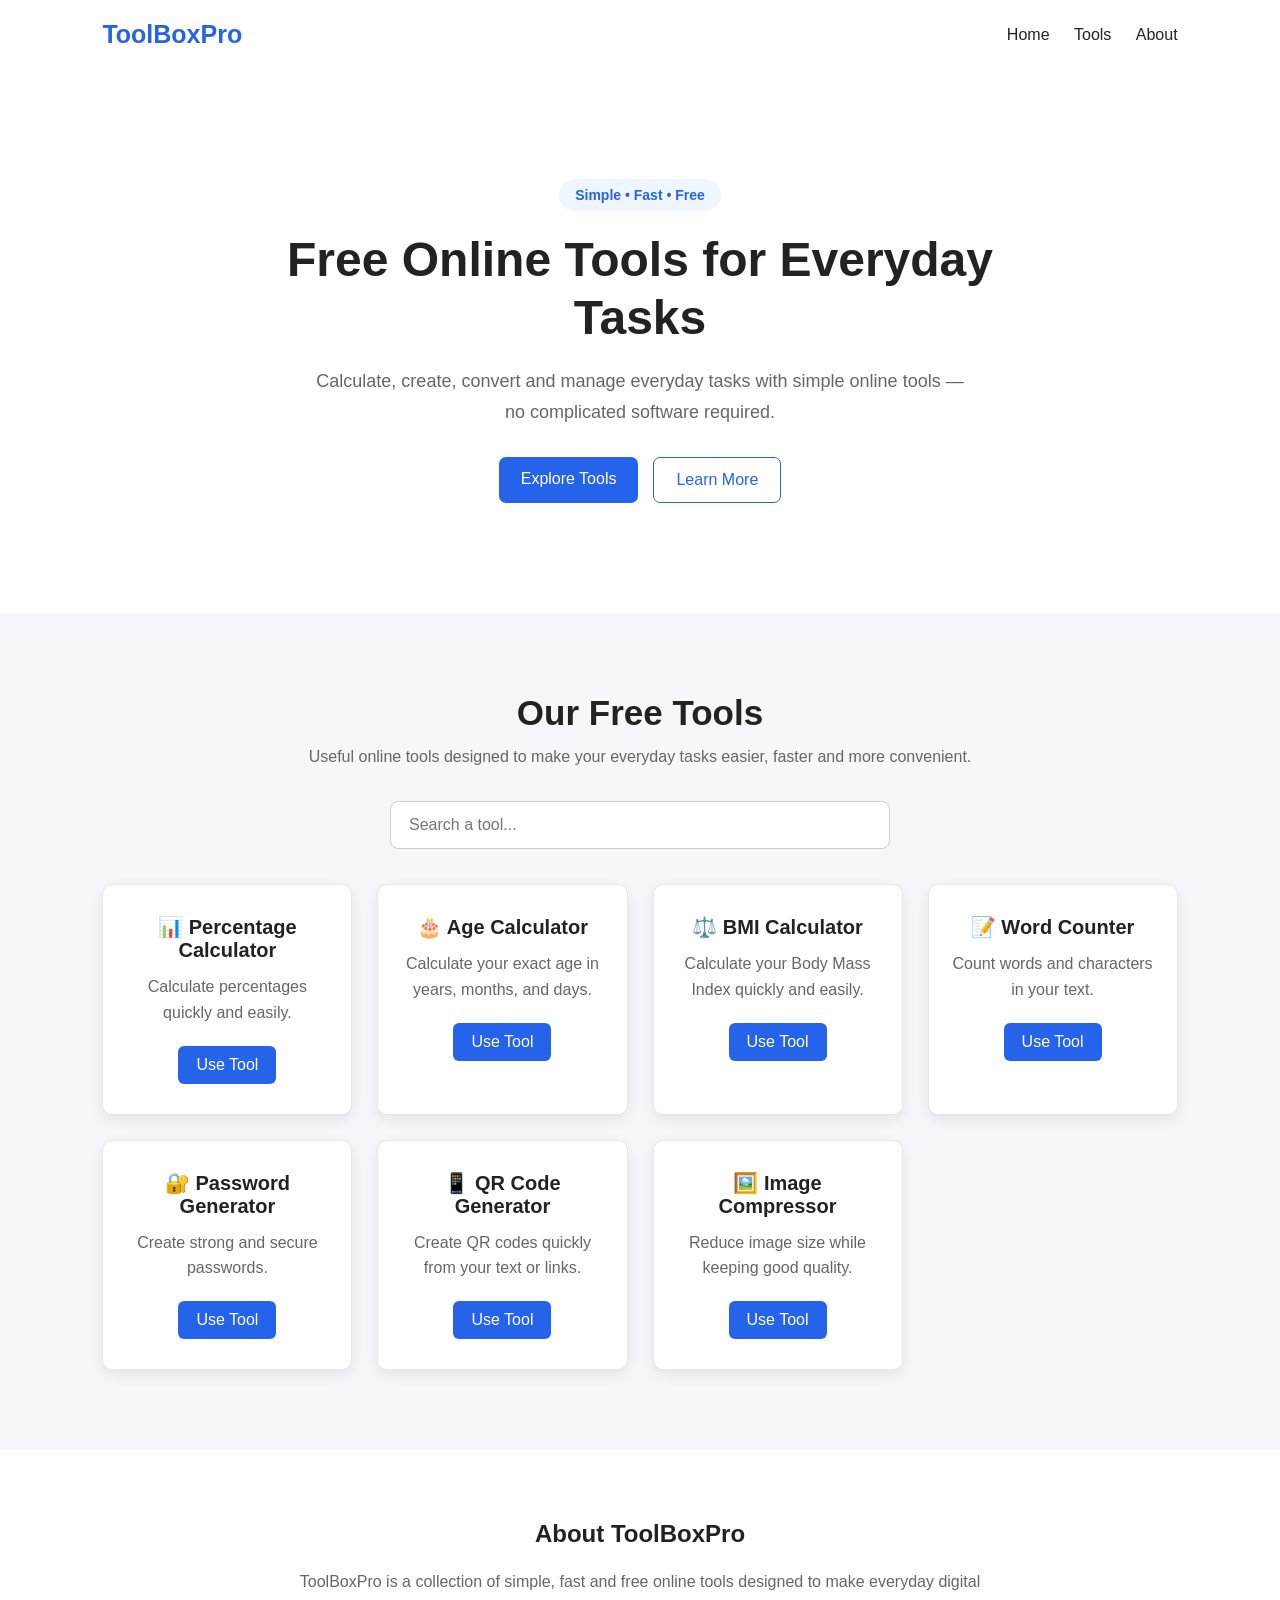
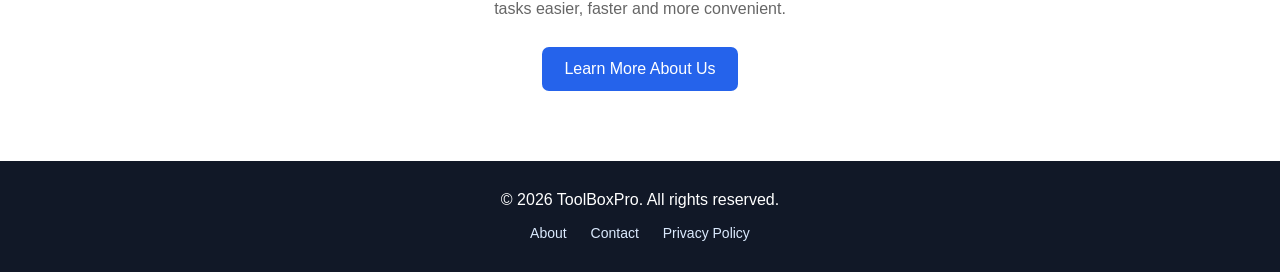
==== commit 4e93eaca: "Improve age calculator SEO" ====
--- a/index.html
+++ b/index.html
@@ -1,4 +1,3 @@
-```html
 <!DOCTYPE html>
 <html lang="en">
 
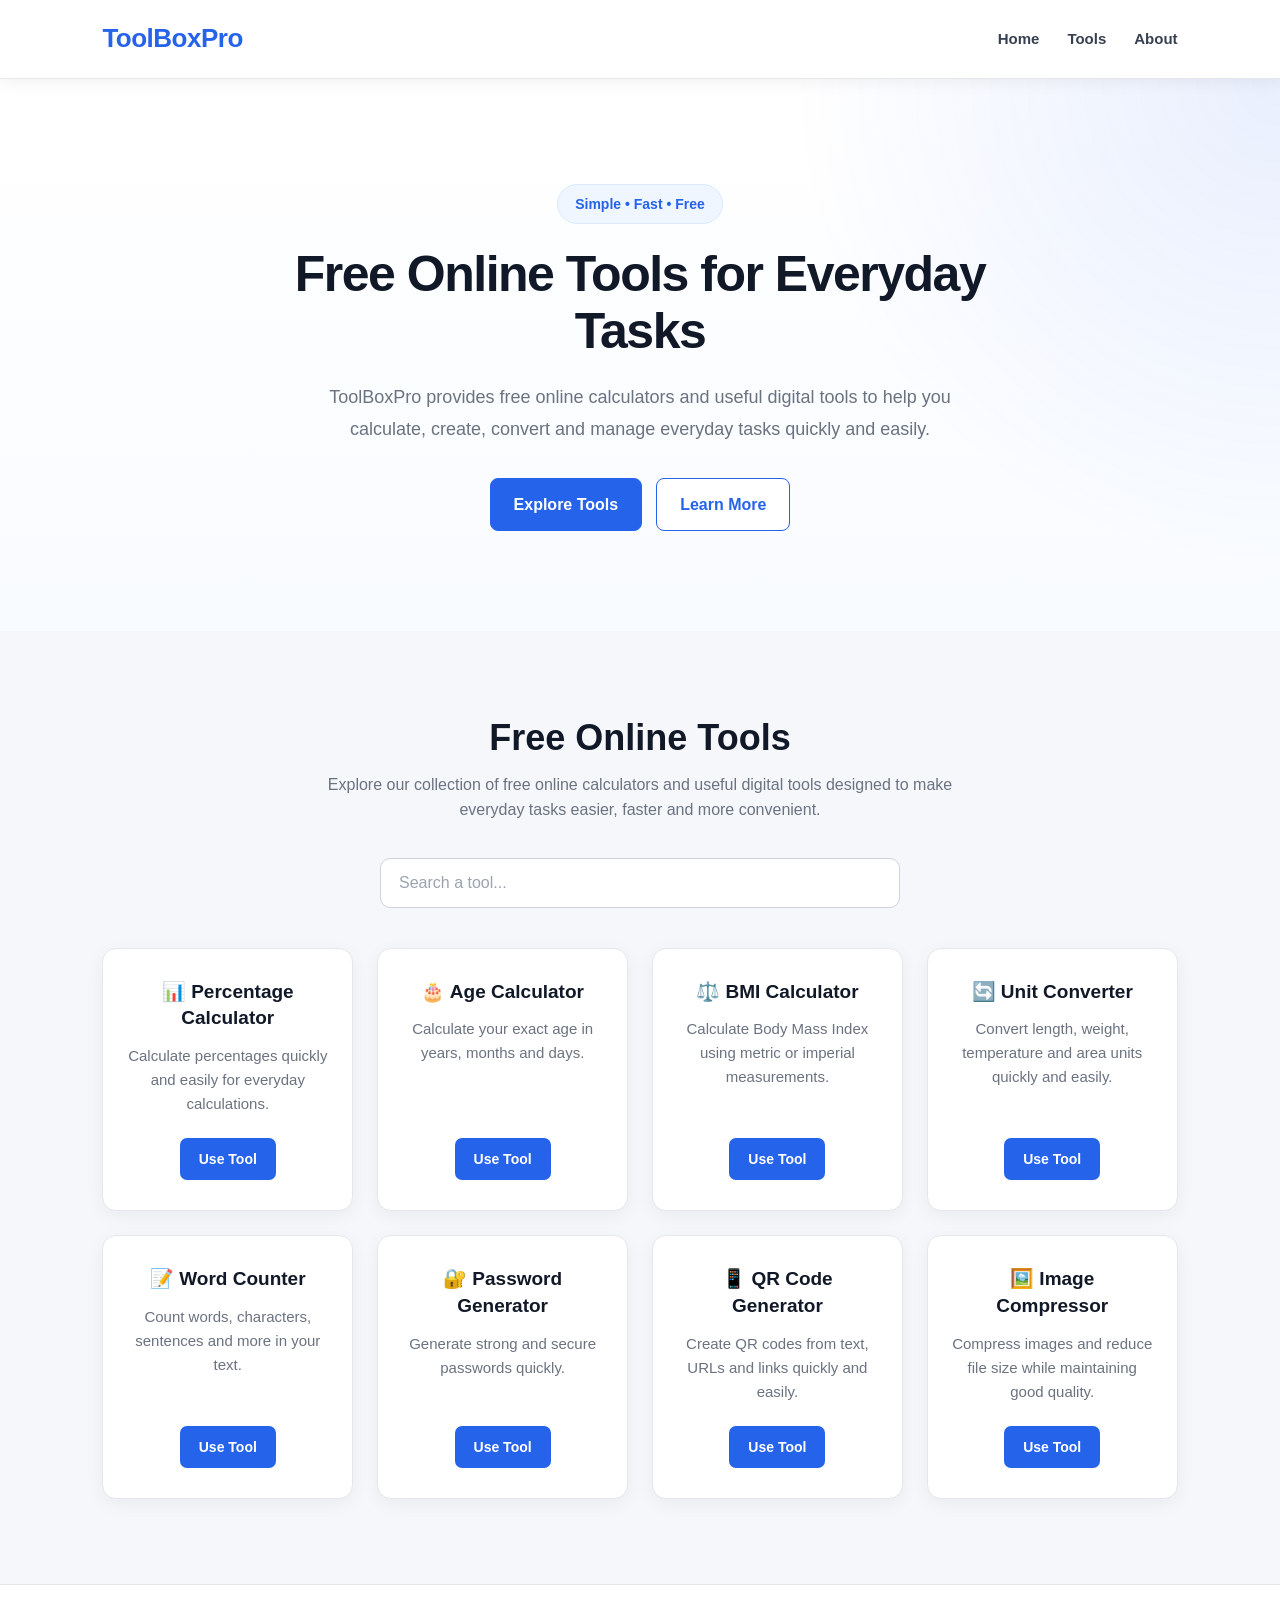
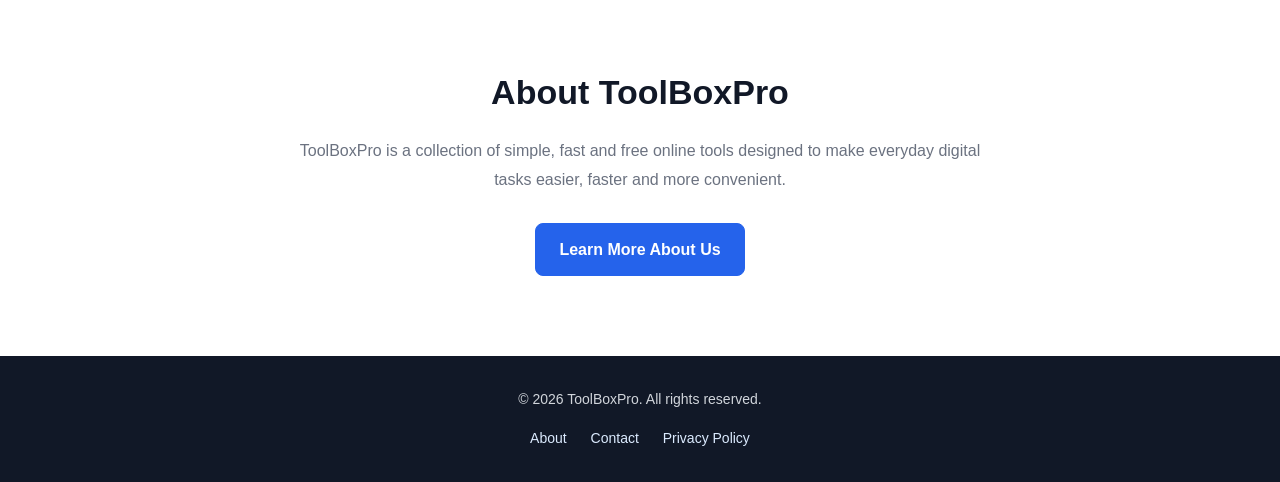
==== commit 078b7a68: "Add Unit Converter tool" ====
--- a/index.html
+++ b/index.html
@@ -8,21 +8,24 @@
     <meta name="viewport" content="width=device-width, initial-scale=1.0">
 
     <!-- SEO Title -->
-    <title>ToolBoxPro - Free Online Calculators & Useful Tools</title>
+    <title>ToolBoxPro - Free Online Tools & Calculators</title>
 
     <!-- SEO Description -->
     <meta
         name="description"
-        content="ToolBoxPro provides free online calculators and useful tools including percentage, age, BMI, word counter, password generator, QR code generator and image compressor."
+        content="ToolBoxPro offers free online tools and calculators including percentage, age, BMI, unit converter, word counter, password generator, QR code generator and image compressor."
     >
 
     <!-- SEO Keywords -->
     <meta
         name="keywords"
-        content="free online tools, online calculators, percentage calculator, age calculator, BMI calculator, word counter, password generator, QR code generator, image compressor"
+        content="ToolBoxPro, free online tools, online calculators, percentage calculator, age calculator, BMI calculator, unit converter, word counter, password generator, QR code generator, image compressor"
     >
 
     <meta name="author" content="ToolBoxPro">
+
+    <!-- Search Engine Instructions -->
+    <meta name="robots" content="index, follow">
 
     <!-- Canonical URL -->
     <link
@@ -40,12 +43,12 @@
     <!-- Open Graph -->
     <meta
         property="og:title"
-        content="ToolBoxPro - Free Online Tools"
+        content="ToolBoxPro - Free Online Tools & Calculators"
     >
 
     <meta
         property="og:description"
-        content="Free and easy-to-use online calculators and digital tools for everyday tasks."
+        content="Free and easy-to-use online calculators and useful digital tools for everyday tasks."
     >
 
     <meta
@@ -57,6 +60,48 @@
         property="og:type"
         content="website"
     >
+
+    <meta
+        property="og:site_name"
+        content="ToolBoxPro"
+    >
+
+    <!-- Twitter / Social Sharing -->
+    <meta
+        name="twitter:card"
+        content="summary"
+    >
+
+    <meta
+        name="twitter:title"
+        content="ToolBoxPro - Free Online Tools & Calculators"
+    >
+
+    <meta
+        name="twitter:description"
+        content="Free online calculators and useful tools for everyday digital tasks."
+    >
+
+    <!-- WebSite + Organization Structured Data -->
+    <script type="application/ld+json">
+    {
+        "@context": "https://schema.org",
+        "@graph": [
+            {
+                "@type": "WebSite",
+                "name": "ToolBoxPro",
+                "alternateName": "ToolBoxPro - Free Online Tools",
+                "url": "https://zainab-faisal614.github.io/ToolBoxPro/"
+            },
+            {
+                "@type": "Organization",
+                "name": "ToolBoxPro",
+                "url": "https://zainab-faisal614.github.io/ToolBoxPro/",
+                "logo": "https://zainab-faisal614.github.io/ToolBoxPro/favicon.svg"
+            }
+        ]
+    }
+    </script>
 
     <!-- Stylesheet -->
     <link rel="stylesheet" href="style.css">
@@ -74,9 +119,19 @@
         </div>
 
         <nav>
-            <a href="#home">Home</a>
-            <a href="#tools">Tools</a>
-            <a href="#about">About</a>
+
+            <a href="#home">
+                Home
+            </a>
+
+            <a href="#tools">
+                Tools
+            </a>
+
+            <a href="#about">
+                About
+            </a>
+
         </nav>
 
     </header>
@@ -98,13 +153,17 @@
                 </h1>
 
                 <p>
-                    Calculate, create, convert and manage everyday tasks
-                    with simple online tools — no complicated software required.
+                    ToolBoxPro provides free online calculators and useful
+                    digital tools to help you calculate, create, convert
+                    and manage everyday tasks quickly and easily.
                 </p>
 
                 <div class="hero-buttons">
 
-                    <a href="#tools" class="btn">
+                    <a
+                        href="#tools"
+                        class="btn"
+                    >
                         Explore Tools
                     </a>
 
@@ -126,11 +185,12 @@
         <section id="tools" class="tools-section">
 
             <h2>
-                Our Free Tools
+                Free Online Tools
             </h2>
 
             <p class="tools-intro">
-                Useful online tools designed to make your everyday tasks
+                Explore our collection of free online calculators and
+                useful digital tools designed to make everyday tasks
                 easier, faster and more convenient.
             </p>
 
@@ -141,6 +201,7 @@
                 id="toolSearch"
                 placeholder="Search a tool..."
                 class="tool-search"
+                aria-label="Search online tools"
             >
 
 
@@ -155,7 +216,8 @@
                     </h3>
 
                     <p>
-                        Calculate percentages quickly and easily.
+                        Calculate percentages quickly and easily for
+                        everyday calculations.
                     </p>
 
                     <a
@@ -176,7 +238,7 @@
                     </h3>
 
                     <p>
-                        Calculate your exact age in years, months, and days.
+                        Calculate your exact age in years, months and days.
                     </p>
 
                     <a
@@ -197,7 +259,8 @@
                     </h3>
 
                     <p>
-                        Calculate your Body Mass Index quickly and easily.
+                        Calculate Body Mass Index using metric or
+                        imperial measurements.
                     </p>
 
                     <a
@@ -210,6 +273,28 @@
                 </div>
 
 
+                <!-- Unit Converter -->
+                <div class="tool-card">
+
+                    <h3>
+                        🔄 Unit Converter
+                    </h3>
+
+                    <p>
+                        Convert length, weight, temperature and area
+                        units quickly and easily.
+                    </p>
+
+                    <a
+                        href="tools/unit-converter.html"
+                        class="tool-btn"
+                    >
+                        Use Tool
+                    </a>
+
+                </div>
+
+
                 <!-- Word Counter -->
                 <div class="tool-card">
 
@@ -218,7 +303,8 @@
                     </h3>
 
                     <p>
-                        Count words and characters in your text.
+                        Count words, characters, sentences and more
+                        in your text.
                     </p>
 
                     <a
@@ -239,7 +325,7 @@
                     </h3>
 
                     <p>
-                        Create strong and secure passwords.
+                        Generate strong and secure passwords quickly.
                     </p>
 
                     <a
@@ -260,7 +346,8 @@
                     </h3>
 
                     <p>
-                        Create QR codes quickly from your text or links.
+                        Create QR codes from text, URLs and links
+                        quickly and easily.
                     </p>
 
                     <a
@@ -281,7 +368,8 @@
                     </h3>
 
                     <p>
-                        Reduce image size while keeping good quality.
+                        Compress images and reduce file size while
+                        maintaining good quality.
                     </p>
 
                     <a
@@ -307,9 +395,9 @@
             </h2>
 
             <p>
-                ToolBoxPro is a collection of simple, fast and free online
-                tools designed to make everyday digital tasks easier,
-                faster and more convenient.
+                ToolBoxPro is a collection of simple, fast and free
+                online tools designed to make everyday digital tasks
+                easier, faster and more convenient.
             </p>
 
             <a
@@ -354,4 +442,4 @@
 
 </body>
 
-</html>
+</html>
--- a/style.css
+++ b/style.css
@@ -1,35 +1,62 @@
+/* =========================================================
+   TOOLBOXPRO - PROFESSIONAL GLOBAL STYLES
+   ========================================================= */
+
+/* ---------- Reset ---------- */
+
 * {
     margin: 0;
     padding: 0;
     box-sizing: border-box;
 }
 
+html {
+    scroll-behavior: smooth;
+}
+
 body {
-    font-family: Arial, sans-serif;
+    font-family: Arial, Helvetica, sans-serif;
     background: #f5f7fb;
-    color: #222;
-}
-
-/* Header */
+    color: #1f2937;
+    line-height: 1.6;
+}
+
+
+/* =========================================================
+   HEADER
+   ========================================================= */
+
 header {
-    background: white;
-    padding: 20px 8%;
+    background: #ffffff;
+    padding: 18px 8%;
     display: flex;
     justify-content: space-between;
     align-items: center;
-    box-shadow: 0 2px 10px rgba(0, 0, 0, 0.08);
+    position: sticky;
+    top: 0;
+    z-index: 1000;
+    border-bottom: 1px solid #e5e7eb;
+    box-shadow: 0 3px 15px rgba(0, 0, 0, 0.06);
 }
 
 .logo {
-    font-size: 25px;
-    font-weight: bold;
+    font-size: 26px;
+    font-weight: 800;
     color: #2563eb;
+    letter-spacing: -0.5px;
+}
+
+nav {
+    display: flex;
+    align-items: center;
+    gap: 28px;
 }
 
 nav a {
     text-decoration: none;
-    color: #222;
-    margin-left: 20px;
+    color: #374151;
+    font-size: 15px;
+    font-weight: 600;
     transition: color 0.2s ease;
 }
 
@@ -38,191 +65,266 @@
 }
 
 
-/* Hero */
+/* =========================================================
+   HERO SECTION
+   ========================================================= */
+
 .hero {
-    background: white;
-    padding: 110px 20px;
+    background:
+        radial-gradient(circle at top right, rgba(37, 99, 235, 0.10), transparent 35%),
+        linear-gradient(180deg, #ffffff 0%, #f8fbff 100%);
+    padding: 105px 20px 100px;
     text-align: center;
 }
 
 .hero-content {
-    max-width: 800px;
+    max-width: 850px;
     margin: auto;
 }
 
 .hero-badge {
     display: inline-block;
-    padding: 8px 16px;
-    margin-bottom: 20px;
+    padding: 8px 17px;
+    margin-bottom: 22px;
     background: #eff6ff;
     color: #2563eb;
-    border-radius: 20px;
+    border: 1px solid #dbeafe;
+    border-radius: 999px;
     font-size: 14px;
-    font-weight: bold;
+    font-weight: 700;
 }
 
 .hero h1 {
-    font-size: 48px;
-    line-height: 1.2;
-    margin-bottom: 20px;
+    max-width: 800px;
+    margin: 0 auto 20px;
+    font-size: 50px;
+    line-height: 1.15;
+    letter-spacing: -1.5px;
+    color: #111827;
 }
 
 .hero p {
-    max-width: 650px;
-    margin: 0 auto 30px;
+    max-width: 680px;
+    margin: 0 auto 32px;
     font-size: 18px;
-    line-height: 1.7;
-    color: #666;
+    line-height: 1.8;
+    color: #6b7280;
 }
 
 .hero-buttons {
     display: flex;
     justify-content: center;
-    gap: 15px;
+    gap: 14px;
     flex-wrap: wrap;
 }
 
 
-/* Buttons */
+/* =========================================================
+   GENERAL BUTTONS
+   ========================================================= */
+
 .btn {
     display: inline-block;
     background: #2563eb;
-    color: white;
-    padding: 13px 22px;
-    border-radius: 7px;
+    color: #ffffff;
+    padding: 13px 23px;
+    border-radius: 8px;
     text-decoration: none;
-    transition: background 0.2s ease, transform 0.2s ease;
+    font-weight: 600;
+    border: 1px solid #2563eb;
+    transition:
+        background 0.2s ease,
+        transform 0.2s ease,
+        box-shadow 0.2s ease;
 }
 
 .btn:hover {
     background: #1d4ed8;
     transform: translateY(-2px);
+    box-shadow: 0 8px 18px rgba(37, 99, 235, 0.20);
 }
 
 .secondary-btn {
-    background: transparent;
+    background: #ffffff;
     color: #2563eb;
     border: 1px solid #2563eb;
 }
 
 .secondary-btn:hover {
     background: #2563eb;
-    color: white;
-}
-
-
-/* Tools Section */
+    color: #ffffff;
+}
+
+
+/* =========================================================
+   TOOLS SECTION
+   ========================================================= */
+
 .tools-section {
-    padding: 80px 8%;
+    padding: 85px 8%;
     text-align: center;
 }
 
 .tools-section h2 {
-    font-size: 35px;
-    margin-bottom: 15px;
+    font-size: 36px;
+    line-height: 1.2;
+    margin-bottom: 12px;
+    color: #111827;
 }
 
 .tools-intro {
-    color: #666;
-    margin-bottom: 35px;
-}
-
-
-/* Search */
+    max-width: 680px;
+    margin: 0 auto 35px;
+    color: #6b7280;
+    font-size: 16px;
+}
+
+
+/* =========================================================
+   TOOL SEARCH
+   ========================================================= */
+
 .tool-search {
-    width: 80%;
-    max-width: 500px;
-    padding: 14px 18px;
-    margin-bottom: 35px;
-    border: 1px solid #ccc;
-    border-radius: 8px;
+    display: block;
+    width: 100%;
+    max-width: 520px;
+    margin: 0 auto 40px;
+    padding: 15px 18px;
+    background: #ffffff;
+    border: 1px solid #d1d5db;
+    border-radius: 10px;
     font-size: 16px;
+    color: #111827;
     outline: none;
+    transition:
+        border-color 0.2s ease,
+        box-shadow 0.2s ease;
+}
+
+.tool-search::placeholder {
+    color: #9ca3af;
 }
 
 .tool-search:focus {
     border-color: #2563eb;
-    box-shadow: 0 0 0 3px rgba(37, 99, 235, 0.1);
-}
-
-
-/* Tool Cards */
+    box-shadow: 0 0 0 4px rgba(37, 99, 235, 0.10);
+}
+
+
+/* =========================================================
+   TOOL CARDS
+   ========================================================= */
+
 .tools-container {
     display: grid;
-    grid-template-columns: repeat(auto-fit, minmax(220px, 1fr));
-    gap: 25px;
+    grid-template-columns: repeat(auto-fit, minmax(235px, 1fr));
+    gap: 24px;
+    max-width: 1200px;
+    margin: 0 auto;
 }
 
 .tool-card {
-    background: white;
-    padding: 30px 20px;
-    border-radius: 10px;
+    background: #ffffff;
+    padding: 30px 24px;
+    border-radius: 14px;
     border: 1px solid #e5e7eb;
-    box-shadow: 0 5px 15px rgba(0, 0, 0, 0.08);
-    transition: transform 0.25s ease, box-shadow 0.25s ease;
+    box-shadow: 0 5px 18px rgba(0, 0, 0, 0.05);
+    text-align: center;
+    display: flex;
+    flex-direction: column;
+    align-items: center;
+    transition:
+        transform 0.25s ease,
+        box-shadow 0.25s ease,
+        border-color 0.25s ease;
 }
 
 .tool-card:hover {
-    transform: translateY(-6px);
-    box-shadow: 0 12px 25px rgba(37, 99, 235, 0.15);
+    transform: translateY(-7px);
+    border-color: #bfdbfe;
+    box-shadow: 0 15px 32px rgba(37, 99, 235, 0.12);
 }
 
 .tool-card h3 {
     margin-bottom: 12px;
-    font-size: 20px;
+    font-size: 19px;
+    line-height: 1.4;
+    color: #111827;
 }
 
 .tool-card p {
+    flex: 1;
+    margin-bottom: 22px;
+    color: #6b7280;
     line-height: 1.6;
-    color: #666;
-    margin-bottom: 20px;
+    font-size: 15px;
 }
 
 .tool-btn {
     display: inline-block;
     background: #2563eb;
-    color: white;
-    padding: 10px 18px;
-    border-radius: 6px;
+    color: #ffffff;
+    padding: 10px 19px;
+    border-radius: 7px;
     text-decoration: none;
-    transition: background 0.2s ease, transform 0.2s ease;
+    font-size: 14px;
+    font-weight: 600;
+    transition:
+        background 0.2s ease,
+        transform 0.2s ease,
+        box-shadow 0.2s ease;
 }
 
 .tool-btn:hover {
     background: #1d4ed8;
     transform: translateY(-2px);
-}
-
-
-/* About Section */
+    box-shadow: 0 6px 14px rgba(37, 99, 235, 0.18);
+}
+
+
+/* =========================================================
+   ABOUT SECTION
+   ========================================================= */
+
 .about {
-    background: white;
-    padding: 70px 10%;
+    background: #ffffff;
+    padding: 80px 10%;
     text-align: center;
+    border-top: 1px solid #e5e7eb;
 }
 
 .about h2 {
-    margin-bottom: 20px;
+    margin-bottom: 18px;
+    font-size: 34px;
+    color: #111827;
 }
 
 .about p {
-    max-width: 700px;
-    margin: 0 auto 25px;
-    line-height: 1.7;
-    color: #666;
-}
-
-
-/* Footer */
+    max-width: 720px;
+    margin: 0 auto 28px;
+    line-height: 1.8;
+    color: #6b7280;
+}
+
+
+/* =========================================================
+   FOOTER
+   ========================================================= */
+
 footer {
     background: #111827;
-    color: white;
+    color: #ffffff;
     text-align: center;
-    padding: 30px;
+    padding: 32px 20px;
+}
+
+footer p {
+    color: #d1d5db;
+    font-size: 14px;
 }
 
 .footer-links {
-    margin-top: 15px;
+    margin-top: 14px;
 }
 
 .footer-links a {
@@ -230,43 +332,51 @@
     text-decoration: none;
     margin: 0 10px;
     font-size: 14px;
+    transition: color 0.2s ease;
 }
 
 .footer-links a:hover {
     color: #60a5fa;
-    text-decoration: underline;
-}
-
-
-/* Info Pages */
+}
+
+
+/* =========================================================
+   INFORMATION PAGES
+   ========================================================= */
+
 .info-page {
     max-width: 900px;
-    margin: 50px auto;
-    padding: 60px 30px;
-    background: white;
-    border-radius: 12px;
-    box-shadow: 0 5px 20px rgba(0, 0, 0, 0.08);
+    margin: 55px auto;
+    padding: 60px 40px;
+    background: #ffffff;
+    border-radius: 16px;
+    border: 1px solid #e5e7eb;
+    box-shadow: 0 8px 28px rgba(0, 0, 0, 0.06);
 }
 
 .info-page h1 {
     font-size: 40px;
+    line-height: 1.2;
     margin-bottom: 25px;
     text-align: center;
+    color: #111827;
 }
 
 .info-page h2 {
-    font-size: 28px;
+    font-size: 27px;
     margin-top: 40px;
-    margin-bottom: 20px;
+    margin-bottom: 17px;
+    color: #111827;
 }
 
 .info-page h3 {
     margin-bottom: 8px;
+    color: #111827;
 }
 
 .info-page p {
     line-height: 1.8;
-    color: #555;
+    color: #555f6d;
     margin-bottom: 20px;
 }
 
@@ -278,9 +388,9 @@
 }
 
 .info-list div {
-    padding: 20px;
+    padding: 22px;
     background: #eff6ff;
-    border-radius: 10px;
+    border-radius: 12px;
     border: 1px solid #dbeafe;
 }
 
@@ -290,11 +400,14 @@
 }
 
 
-/* Individual Tool Pages */
+/* =========================================================
+   INDIVIDUAL TOOL PAGES
+   ========================================================= */
+
 .tool-page {
-    max-width: 800px;
+    max-width: 900px;
     margin: 50px auto;
-    padding: 60px 30px;
+    padding: 40px 25px;
     text-align: center;
 }
 
@@ -310,55 +423,65 @@
 
 .tool-header h1 {
     font-size: 40px;
+    line-height: 1.2;
     margin-bottom: 15px;
+    color: #111827;
 }
 
 .tool-header p {
-    color: #666;
+    color: #6b7280;
     font-size: 17px;
 }
 
 
-/* Calculator */
+/* =========================================================
+   CALCULATOR BOX
+   ========================================================= */
+
 .calculator-box {
-    max-width: 500px;
+    max-width: 520px;
     margin: auto;
     padding: 35px;
-    background: white;
-    border-radius: 12px;
-    box-shadow: 0 8px 25px rgba(0, 0, 0, 0.08);
+    background: #ffffff;
+    border-radius: 14px;
+    border: 1px solid #e5e7eb;
+    box-shadow: 0 8px 25px rgba(0, 0, 0, 0.07);
     text-align: left;
 }
 
 .calculator-box label {
     display: block;
     margin-bottom: 8px;
-    font-weight: bold;
+    font-weight: 700;
+    color: #374151;
 }
 
 .calculator-box input {
     width: 100%;
     padding: 13px;
     margin-bottom: 20px;
-    border: 1px solid #ccc;
-    border-radius: 7px;
+    border: 1px solid #d1d5db;
+    border-radius: 8px;
     font-size: 16px;
+    outline: none;
 }
 
 .calculator-box input:focus {
-    outline: none;
     border-color: #2563eb;
+    box-shadow: 0 0 0 3px rgba(37, 99, 235, 0.08);
 }
 
 .calculator-box button {
     width: 100%;
     padding: 14px;
     border: none;
-    border-radius: 7px;
+    border-radius: 8px;
     background: #2563eb;
-    color: white;
+    color: #ffffff;
     font-size: 16px;
+    font-weight: 600;
     cursor: pointer;
+    transition: background 0.2s ease;
 }
 
 .calculator-box button:hover {
@@ -369,18 +492,24 @@
     margin-top: 25px;
     padding: 18px;
     background: #eff6ff;
-    border-radius: 8px;
+    border: 1px solid #dbeafe;
+    border-radius: 9px;
     text-align: center;
-    font-weight: bold;
+    font-weight: 700;
     color: #1d4ed8;
 }
+
+
+/* =========================================================
+   BACK LINK
+   ========================================================= */
 
 .back-link {
     display: inline-block;
     margin-top: 30px;
     color: #2563eb;
     text-decoration: none;
-    font-weight: bold;
+    font-weight: 700;
 }
 
 .back-link:hover {
@@ -388,30 +517,35 @@
 }
 
 
-/* Word Counter */
+/* =========================================================
+   WORD COUNTER
+   ========================================================= */
+
 .counter-box {
     max-width: 700px;
     margin: auto;
     padding: 30px;
-    background: white;
-    border-radius: 12px;
-    box-shadow: 0 8px 25px rgba(0, 0, 0, 0.08);
+    background: #ffffff;
+    border-radius: 14px;
+    border: 1px solid #e5e7eb;
+    box-shadow: 0 8px 25px rgba(0, 0, 0, 0.07);
 }
 
 .counter-box textarea {
     width: 100%;
     min-height: 250px;
     padding: 18px;
-    border: 1px solid #ccc;
-    border-radius: 8px;
+    border: 1px solid #d1d5db;
+    border-radius: 9px;
     resize: vertical;
     font-size: 16px;
-    font-family: Arial, sans-serif;
+    font-family: Arial, Helvetica, sans-serif;
+    outline: none;
 }
 
 .counter-box textarea:focus {
-    outline: none;
     border-color: #2563eb;
+    box-shadow: 0 0 0 3px rgba(37, 99, 235, 0.08);
 }
 
 .counter-results {
@@ -424,45 +558,50 @@
 .counter-item {
     padding: 20px 10px;
     background: #eff6ff;
-    border-radius: 8px;
+    border: 1px solid #dbeafe;
+    border-radius: 9px;
     text-align: center;
 }
 
 .counter-item span {
     display: block;
     font-size: 28px;
-    font-weight: bold;
+    font-weight: 700;
     margin-bottom: 5px;
     color: #2563eb;
 }
 
 .counter-item small {
-    color: #666;
-}
-
-
-/* Password Generator */
+    color: #6b7280;
+}
+
+
+/* =========================================================
+   PASSWORD GENERATOR
+   ========================================================= */
+
 .password-box {
     max-width: 550px;
     margin: auto;
     padding: 35px;
-    background: white;
-    border-radius: 12px;
-    box-shadow: 0 8px 25px rgba(0, 0, 0, 0.08);
+    background: #ffffff;
+    border-radius: 14px;
+    border: 1px solid #e5e7eb;
+    box-shadow: 0 8px 25px rgba(0, 0, 0, 0.07);
     text-align: left;
 }
 
 .password-box > label {
     display: block;
     margin-bottom: 8px;
-    font-weight: bold;
+    font-weight: 700;
 }
 
 .password-box > input {
     width: 100%;
     padding: 13px;
-    border: 1px solid #ccc;
-    border-radius: 7px;
+    border: 1px solid #d1d5db;
+    border-radius: 8px;
     font-size: 16px;
     margin-bottom: 20px;
 }
@@ -485,10 +624,11 @@
     width: 100%;
     padding: 14px;
     border: none;
-    border-radius: 7px;
+    border-radius: 8px;
     background: #2563eb;
-    color: white;
+    color: #ffffff;
     font-size: 16px;
+    font-weight: 600;
     cursor: pointer;
 }
 
@@ -503,8 +643,8 @@
 .password-result input {
     width: 100%;
     padding: 14px;
-    border: 1px solid #ccc;
-    border-radius: 7px;
+    border: 1px solid #d1d5db;
+    border-radius: 8px;
     font-size: 16px;
     margin-bottom: 12px;
 }
@@ -513,58 +653,65 @@
     width: 100%;
     padding: 12px;
     border: 1px solid #2563eb;
-    border-radius: 7px;
-    background: white;
+    border-radius: 8px;
+    background: #ffffff;
     color: #2563eb;
     cursor: pointer;
     font-size: 15px;
+    font-weight: 600;
 }
 
 .copy-btn:hover {
     background: #2563eb;
-    color: white;
-}
-
-
-/* QR Code Generator */
+    color: #ffffff;
+}
+
+
+/* =========================================================
+   QR CODE GENERATOR
+   ========================================================= */
+
 .qr-box {
     max-width: 550px;
     margin: auto;
     padding: 35px;
-    background: white;
-    border-radius: 12px;
-    box-shadow: 0 8px 25px rgba(0, 0, 0, 0.08);
+    background: #ffffff;
+    border-radius: 14px;
+    border: 1px solid #e5e7eb;
+    box-shadow: 0 8px 25px rgba(0, 0, 0, 0.07);
     text-align: left;
 }
 
 .qr-box label {
     display: block;
     margin-bottom: 8px;
-    font-weight: bold;
+    font-weight: 700;
 }
 
 .qr-box input {
     width: 100%;
     padding: 14px;
     margin-bottom: 20px;
-    border: 1px solid #ccc;
-    border-radius: 7px;
+    border: 1px solid #d1d5db;
+    border-radius: 8px;
     font-size: 16px;
+    outline: none;
 }
 
 .qr-box input:focus {
-    outline: none;
     border-color: #2563eb;
+    box-shadow: 0 0 0 3px rgba(37, 99, 235, 0.08);
 }
 
 .qr-box > button {
     width: 100%;
     padding: 14px;
     border: none;
-    border-radius: 7px;
+    border-radius: 8px;
     background: #2563eb;
-    color: white;
+    color: #ffffff;
     font-size: 16px;
+    font-weight: 600;
     cursor: pointer;
 }
 
@@ -582,32 +729,37 @@
 
 .qr-result img {
     max-width: 220px;
-}
-
-
-/* Image Compressor */
+    border-radius: 6px;
+}
+
+
+/* =========================================================
+   IMAGE COMPRESSOR
+   ========================================================= */
+
 .compressor-box {
     max-width: 600px;
     margin: auto;
     padding: 35px;
-    background: white;
-    border-radius: 12px;
-    box-shadow: 0 8px 25px rgba(0, 0, 0, 0.08);
+    background: #ffffff;
+    border-radius: 14px;
+    border: 1px solid #e5e7eb;
+    box-shadow: 0 8px 25px rgba(0, 0, 0, 0.07);
     text-align: left;
 }
 
 .compressor-box > label {
     display: block;
     margin-bottom: 10px;
-    font-weight: bold;
+    font-weight: 700;
 }
 
 .compressor-box input[type="file"] {
     width: 100%;
     padding: 12px;
     margin-bottom: 25px;
-    border: 1px solid #ccc;
-    border-radius: 7px;
+    border: 1px solid #d1d5db;
+    border-radius: 8px;
 }
 
 .quality-row {
@@ -624,7 +776,7 @@
 
 #qualityValue {
     min-width: 45px;
-    font-weight: bold;
+    font-weight: 700;
     color: #2563eb;
 }
 
@@ -632,10 +784,11 @@
     width: 100%;
     padding: 14px;
     border: none;
-    border-radius: 7px;
+    border-radius: 8px;
     background: #2563eb;
-    color: white;
+    color: #ffffff;
     font-size: 16px;
+    font-weight: 600;
     cursor: pointer;
 }
 
@@ -650,7 +803,8 @@
 .compression-result {
     padding: 20px;
     background: #eff6ff;
-    border-radius: 8px;
+    border: 1px solid #dbeafe;
+    border-radius: 9px;
 }
 
 .compression-result p {
@@ -662,9 +816,10 @@
     margin-top: 15px;
     padding: 12px 18px;
     background: #2563eb;
-    color: white;
+    color: #ffffff;
     text-decoration: none;
-    border-radius: 7px;
+    border-radius: 8px;
+    font-weight: 600;
 }
 
 .download-btn:hover {
@@ -672,125 +827,57 @@
 }
 
 
-/* Mobile */
-@media (max-width: 600px) {
-
-    header {
-        padding: 15px 5%;
-        flex-direction: column;
-        gap: 15px;
-    }
-
-    nav a {
-        margin: 0 8px;
-        font-size: 14px;
-    }
-
-    .hero {
-        padding: 70px 20px;
-    }
-
-    .hero h1 {
-        font-size: 34px;
-    }
-
-    .hero p {
-        font-size: 16px;
-    }
-
-    .hero-buttons {
-        flex-direction: column;
-        align-items: center;
-    }
-
-    .hero-buttons .btn {
-        width: 200px;
-    }
-
-    .tools-section {
-        padding: 50px 5%;
-    }
-
-    .tools-section h2,
-    .about h2 {
-        font-size: 27px;
-    }
-
-    .tool-card {
-        padding: 25px 15px;
-    }
-
-    .about {
-        padding: 50px 8%;
-    }
-
-    .info-page {
-        margin: 30px 5%;
-        padding: 40px 20px;
-    }
-
-    .info-page h1 {
-        font-size: 30px;
-    }
-
-    .info-page h2 {
-        font-size: 24px;
-    }
-
-    .tool-page {
-        padding: 40px 20px;
-        margin: 20px auto;
-    }
-
-    .tool-header h1 {
-        font-size: 30px;
-    }
-
-    .calculator-box {
-        padding: 25px 20px;
-    }
-
-    .counter-results {
-        grid-template-columns: 1fr;
-    }
-
-    .counter-box {
-        padding: 20px;
-    }
-
-    .password-box {
-        padding: 25px 20px;
-    }
-
-    .compressor-box {
-        padding: 25px 20px;
-    }
-}
-/* =========================
+/* =========================================================
    BMI CALCULATOR
-========================= */
-
-.tool-page {
-    max-width: 900px;
-    margin: 50px auto;
-    padding: 20px;
-}
+   ========================================================= */
 
 .tool-container {
     background: #ffffff;
     padding: 35px;
     border-radius: 16px;
-    box-shadow: 0 8px 25px rgba(0, 0, 0, 0.08);
+    border: 1px solid #e5e7eb;
+    box-shadow: 0 8px 25px rgba(0, 0, 0, 0.07);
     text-align: center;
 }
 
 .tool-container h2 {
     margin-bottom: 10px;
+    color: #111827;
 }
 
 .tool-intro {
-    color: #666;
+    color: #6b7280;
     margin-bottom: 30px;
+}
+
+.unit-selector {
+    display: flex;
+    gap: 10px;
+    margin: 25px 0;
+}
+
+.unit-btn {
+    flex: 1;
+    padding: 12px;
+    border: 1px solid #d1d5db;
+    border-radius: 8px;
+    background: #f8fafc;
+    color: #374151;
+    font-size: 15px;
+    font-weight: 600;
+    cursor: pointer;
+    transition: all 0.2s ease;
+}
+
+.unit-btn:hover {
+    border-color: #2563eb;
+    color: #2563eb;
+}
+
+.unit-btn.active {
+    background: #2563eb;
+    color: #ffffff;
+    border-color: #2563eb;
 }
 
 .input-group {
@@ -802,20 +889,21 @@
     display: block;
     font-weight: 600;
     margin-bottom: 8px;
+    color: #374151;
 }
 
 .input-group input {
     width: 100%;
     padding: 13px;
-    border: 1px solid #ddd;
+    border: 1px solid #d1d5db;
     border-radius: 8px;
     font-size: 16px;
-    box-sizing: border-box;
+    outline: none;
 }
 
 .input-group input:focus {
-    outline: none;
     border-color: #2563eb;
+    box-shadow: 0 0 0 3px rgba(37, 99, 235, 0.08);
 }
 
 .tool-container button {
@@ -824,51 +912,107 @@
     border: none;
     border-radius: 8px;
     background: #2563eb;
-    color: white;
+    color: #ffffff;
     font-size: 16px;
     font-weight: 600;
     cursor: pointer;
+    transition: background 0.2s ease;
 }
 
 .tool-container button:hover {
     background: #1d4ed8;
 }
 
+.bmi-buttons {
+    display: flex;
+    gap: 12px;
+    margin-top: 10px;
+}
+
+.bmi-buttons button {
+    flex: 1;
+}
+
+.bmi-buttons .reset-btn {
+    background: #f3f4f6;
+    color: #374151;
+    border: 1px solid #d1d5db;
+}
+
+.bmi-buttons .reset-btn:hover {
+    background: #e5e7eb;
+}
+
 .result-box {
-    margin-top: 25px;
-    padding: 20px;
-    border-radius: 12px;
-    background: #f3f7ff;
-    min-height: 30px;
+    margin-top: 28px;
+    padding: 25px;
+    border-radius: 14px;
+    background: #f5f8ff;
+    border: 1px solid #dbeafe;
+    text-align: center;
+    min-height: 35px;
+}
+
+.result-box h3 {
+    margin: 0;
+    font-size: 18px;
+    color: #374151;
 }
 
 .bmi-number {
-    font-size: 42px;
+    font-size: 48px;
     font-weight: 700;
-    margin: 10px 0;
+    margin: 8px 0;
+    color: #2563eb;
+}
+
+.bmi-category {
+    font-size: 20px;
+    font-weight: 700;
+    margin: 5px 0 10px;
+}
+
+.result-box p {
+    margin: 5px 0;
+}
+
+.error-message {
+    font-weight: 600;
 }
 
 .bmi-info {
-    background: #ffffff;
-    margin-top: 25px;
+    margin-top: 30px;
+    background: #ffffff;
     padding: 30px;
     border-radius: 16px;
+    border: 1px solid #e5e7eb;
     box-shadow: 0 8px 25px rgba(0, 0, 0, 0.06);
 }
 
-.bmi-info h3 {
+.bmi-info h2 {
     text-align: center;
-    margin-bottom: 20px;
+    margin-bottom: 22px;
+}
+
+.bmi-table {
+    overflow: hidden;
+    border-radius: 10px;
+    border: 1px solid #e5e7eb;
 }
 
 .bmi-table > div {
     display: grid;
     grid-template-columns: 1fr 1fr;
-    padding: 12px;
+    padding: 14px 16px;
     border-bottom: 1px solid #eee;
 }
 
+.bmi-table > div:last-child {
+    border-bottom: none;
+}
+
 .bmi-table > div:first-child {
+    background: #f5f7fb;
     font-weight: 700;
 }
 
@@ -879,187 +1023,12 @@
     text-align: center;
 }
 
-
-/* Mobile */
-@media (max-width: 600px) {
-
-    .tool-page {
-        margin: 25px auto;
-        padding: 15px;
-    }
-
-    .tool-container,
-    .bmi-info {
-        padding: 22px;
-    }
-
-    .tool-container h2 {
-        font-size: 25px;
-    }
-
-    .bmi-number {
-        font-size: 36px;
-    }
-}
-/* =========================
-   PROFESSIONAL BMI CALCULATOR
-========================= */
-
-.unit-selector {
-    display: flex;
-    gap: 10px;
-    margin: 25px 0;
-}
-
-.unit-btn {
-    flex: 1;
-    padding: 12px;
-    border: 1px solid #ddd;
-    border-radius: 8px;
-    background: #f8f8f8;
-    color: #333;
-    font-size: 15px;
-    font-weight: 600;
-    cursor: pointer;
-}
-
-.unit-btn:hover {
-    border-color: #2563eb;
-}
-
-.unit-btn.active {
-    background: #2563eb;
-    color: white;
-    border-color: #2563eb;
-}
-
-
-/* BMI Buttons */
-
-.bmi-buttons {
-    display: flex;
-    gap: 12px;
-    margin-top: 10px;
-}
-
-.bmi-buttons button {
-    flex: 1;
-}
-
-
-/* Reset Button */
-
-.bmi-buttons .reset-btn {
-    background: #f1f1f1;
-    color: #333;
-    border: 1px solid #ddd;
-}
-
-.bmi-buttons .reset-btn:hover {
-    background: #e5e5e5;
-}
-
-
-/* BMI Result */
-
-.result-box {
-    margin-top: 28px;
-    padding: 25px;
-    border-radius: 14px;
-    background: #f5f8ff;
-    border: 1px solid #e2e8ff;
-    text-align: center;
-    min-height: 35px;
-}
-
-.result-box h3 {
-    margin: 0;
-    font-size: 18px;
-}
-
-.bmi-number {
-    font-size: 48px;
-    font-weight: 700;
-    margin: 8px 0;
-}
-
-.bmi-category {
-    font-size: 20px;
-    font-weight: 700;
-    margin: 5px 0 10px;
-}
-
-.result-box p {
-    margin: 5px 0;
-}
-
-
-/* Error */
-
-.error-message {
-    font-weight: 600;
-}
-
-
-/* BMI Information */
-
-.bmi-info {
-    margin-top: 30px;
-}
-
-.bmi-info h2 {
-    text-align: center;
-    margin-bottom: 22px;
-}
-
-.bmi-table {
-    overflow: hidden;
-    border-radius: 10px;
-    border: 1px solid #eee;
-}
-
-.bmi-table > div {
-    display: grid;
-    grid-template-columns: 1fr 1fr;
-    padding: 14px 16px;
-    border-bottom: 1px solid #eee;
-}
-
-.bmi-table > div:last-child {
-    border-bottom: none;
-}
-
-.bmi-table > div:first-child {
-    background: #f5f7fb;
-}
-
-
-/* Mobile */
-
-@media (max-width: 600px) {
-
-    .unit-selector {
-        flex-direction: column;
-    }
-
-    .bmi-buttons {
-        flex-direction: column;
-    }
-
-    .bmi-number {
-        font-size: 40px;
-    }
-
-}
-/* =========================
-   BMI FAQ
-========================= */
-
 .bmi-faq {
     margin-top: 30px;
     padding: 30px;
     background: #ffffff;
     border-radius: 16px;
+    border: 1px solid #e5e7eb;
     box-shadow: 0 8px 25px rgba(0, 0, 0, 0.06);
 }
 
@@ -1071,6 +1040,7 @@
 .faq-item {
     padding: 18px 0;
     border-bottom: 1px solid #eee;
+    text-align: left;
 }
 
 .faq-item:last-child {
@@ -1080,10 +1050,304 @@
 .faq-item h3 {
     margin-bottom: 8px;
     font-size: 17px;
+    color: #111827;
 }
 
 .faq-item p {
     margin: 0;
     color: #666;
     line-height: 1.6;
+}
+
+
+/* =========================================================
+   GENERAL FORM ELEMENTS
+   ========================================================= */
+
+input,
+textarea,
+button {
+    font-family: inherit;
+}
+
+
+/* =========================================================
+   MOBILE RESPONSIVE DESIGN
+   ========================================================= */
+
+@media (max-width: 768px) {
+
+    header {
+        padding: 16px 5%;
+    }
+
+    .hero {
+        padding: 80px 20px;
+    }
+
+    .hero h1 {
+        font-size: 40px;
+    }
+
+    .tools-section {
+        padding: 65px 5%;
+    }
+
+    .tools-container {
+        grid-template-columns: repeat(2, 1fr);
+    }
+
+    .info-page {
+        margin: 35px 5%;
+    }
+}
+
+
+@media (max-width: 600px) {
+
+    header {
+        padding: 15px 5%;
+        flex-direction: column;
+        gap: 12px;
+    }
+
+    .logo {
+        font-size: 24px;
+    }
+
+    nav {
+        gap: 18px;
+    }
+
+    nav a {
+        font-size: 14px;
+    }
+
+    .hero {
+        padding: 65px 20px;
+    }
+
+    .hero-badge {
+        font-size: 13px;
+    }
+
+    .hero h1 {
+        font-size: 33px;
+        letter-spacing: -0.8px;
+    }
+
+    .hero p {
+        font-size: 16px;
+        line-height: 1.7;
+    }
+
+    .hero-buttons {
+        flex-direction: column;
+        align-items: center;
+    }
+
+    .hero-buttons .btn {
+        width: 210px;
+        text-align: center;
+    }
+
+    .tools-section {
+        padding: 55px 5%;
+    }
+
+    .tools-section h2,
+    .about h2 {
+        font-size: 28px;
+    }
+
+    .tools-intro {
+        font-size: 15px;
+    }
+
+    .tool-search {
+        width: 100%;
+    }
+
+    .tools-container {
+        grid-template-columns: 1fr;
+        gap: 18px;
+    }
+
+    .tool-card {
+        padding: 26px 20px;
+    }
+
+    .about {
+        padding: 55px 8%;
+    }
+
+    .info-page {
+        margin: 25px 4%;
+        padding: 38px 20px;
+    }
+
+    .info-page h1 {
+        font-size: 30px;
+    }
+
+    .info-page h2 {
+        font-size: 24px;
+    }
+
+    .tool-page {
+        padding: 30px 15px;
+        margin: 20px auto;
+    }
+
+    .tool-header h1 {
+        font-size: 30px;
+    }
+
+    .calculator-box,
+    .counter-box,
+    .password-box,
+    .qr-box,
+    .compressor-box {
+        padding: 25px 20px;
+    }
+
+    .counter-results {
+        grid-template-columns: 1fr;
+    }
+
+    .unit-selector {
+        flex-direction: column;
+    }
+
+    .bmi-buttons {
+        flex-direction: column;
+    }
+
+    .bmi-number {
+        font-size: 40px;
+    }
+
+    .bmi-info,
+    .bmi-faq,
+    .tool-container {
+        padding: 22px;
+    }
+
+    .bmi-table > div {
+        grid-template-columns: 1fr 1fr;
+        padding: 12px;
+        font-size: 14px;
+    }
+
+    .quality-row {
+        flex-wrap: wrap;
+    }
+
+    footer {
+        padding: 28px 15px;
+    }
+
+    .footer-links a {
+        display: inline-block;
+        margin: 5px 7px;
+    }
+}
+
+
+/* =========================================================
+   VERY SMALL SCREENS
+   ========================================================= */
+
+@media (max-width: 380px) {
+
+    .hero h1 {
+        font-size: 29px;
+    }
+
+    nav {
+        gap: 12px;
+    }
+
+    nav a {
+        font-size: 13px;
+    }
+
+    .tool-card h3 {
+        font-size: 18px;
+    }
+
+    .calculator-box,
+    .counter-box,
+    .password-box,
+    .qr-box,
+    .compressor-box {
+        padding: 20px 15px;
+    }
+}
+/* Tool Page Back Navigation */
+
+.page-back-links {
+    max-width: 900px;
+    margin: 25px auto 10px;
+    padding: 14px 20px;
+
+    display: flex;
+    align-items: center;
+    gap: 25px;
+
+    background: #ffffff;
+    border: 1px solid #e5e7eb;
+    border-radius: 12px;
+
+    box-shadow: 0 4px 12px rgba(0, 0, 0, 0.06);
+}
+
+.page-back-links a {
+    color: #2563eb;
+    text-decoration: none;
+    font-weight: 600;
+    transition: 0.2s ease;
+}
+
+.page-back-links a:hover {
+    text-decoration: underline;
+    transform: translateX(-2px);
+}
+/* =========================
+   TOOL PAGE BACK LINKS
+========================= */
+
+.back-links {
+    display: flex;
+    gap: 15px;
+    margin-bottom: 20px;
+    flex-wrap: wrap;
+}
+
+.back-links a {
+    display: inline-block;
+    text-decoration: none;
+    color: #007bff;
+    font-weight: 600;
+    background: #ffffff;
+    padding: 10px 16px;
+    border-radius: 8px;
+    box-shadow: 0 3px 12px rgba(0, 0, 0, 0.06);
+}
+
+.back-links a:hover {
+    background: #007bff;
+    color: #ffffff;
+}
+
+@media (max-width: 650px) {
+
+    .back-links {
+        flex-direction: column;
+    }
+
+    .back-links a {
+        text-align: center;
+    }
+
 }
